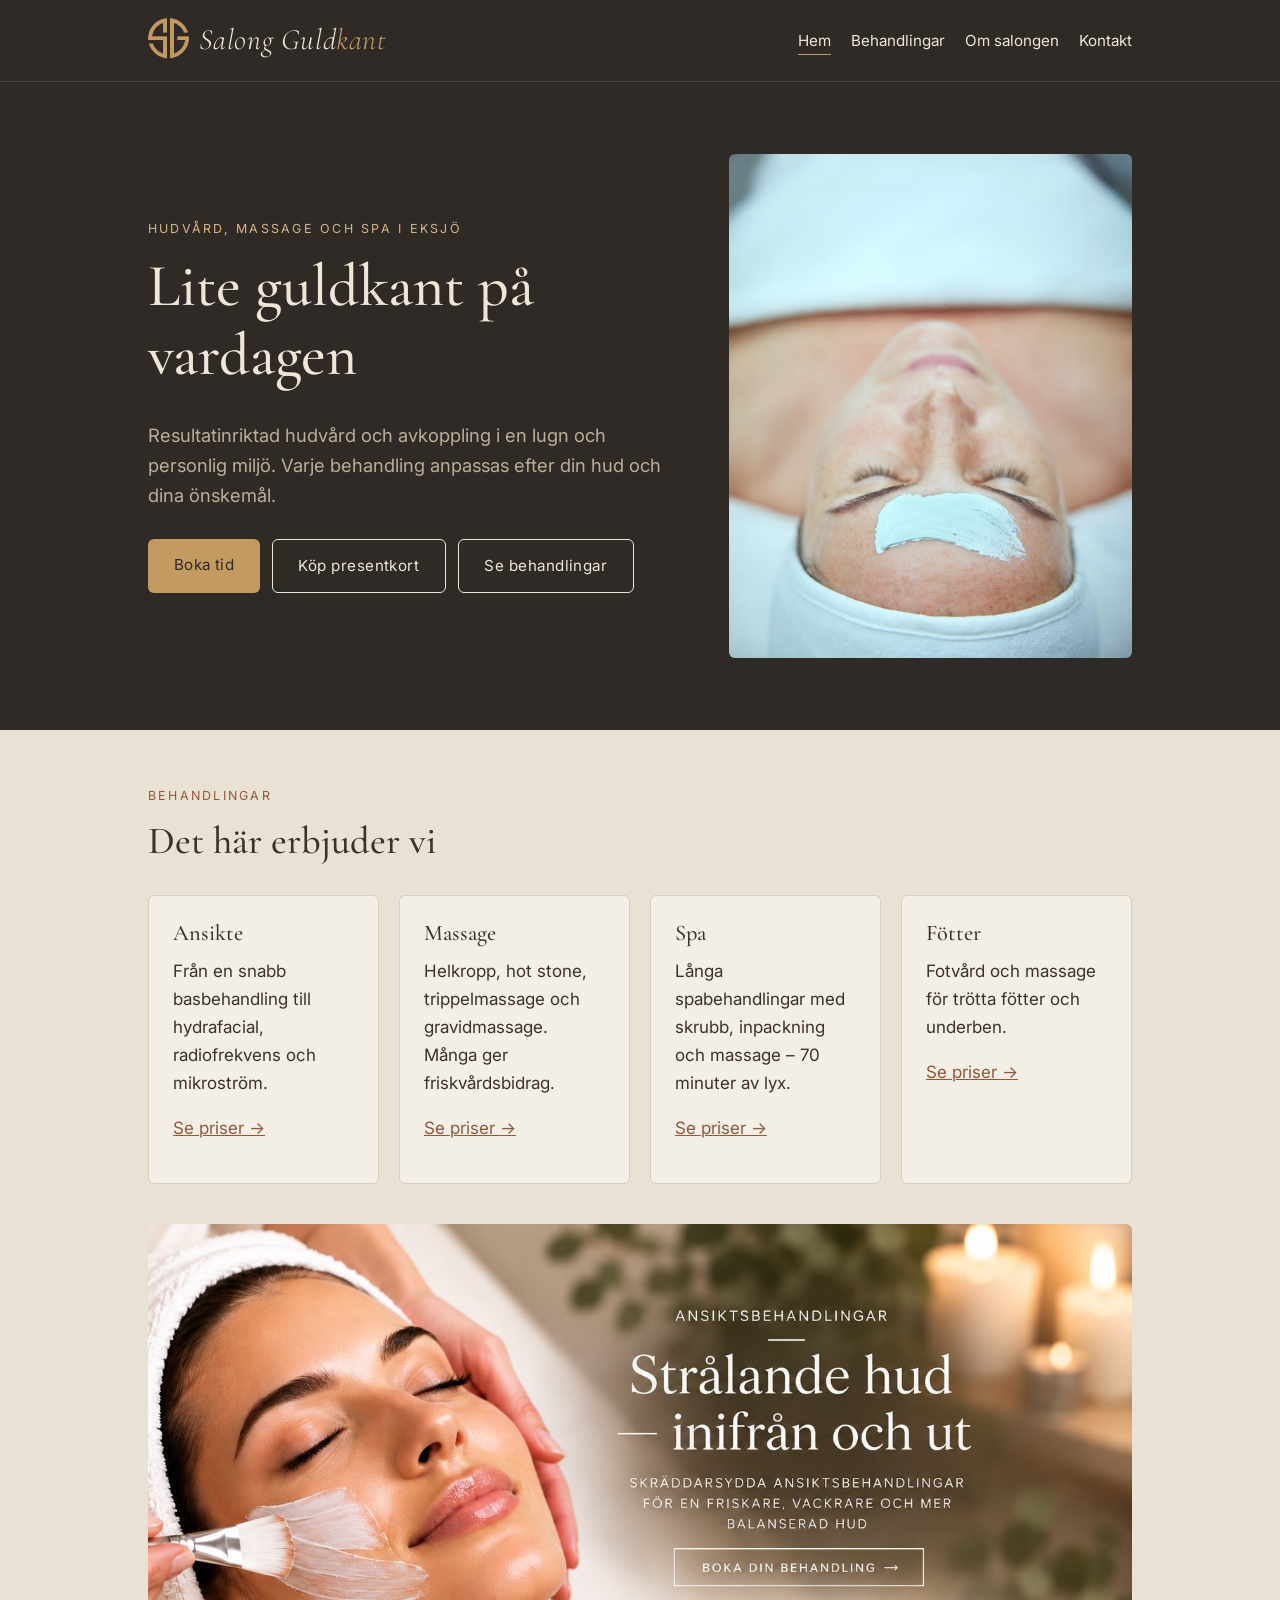
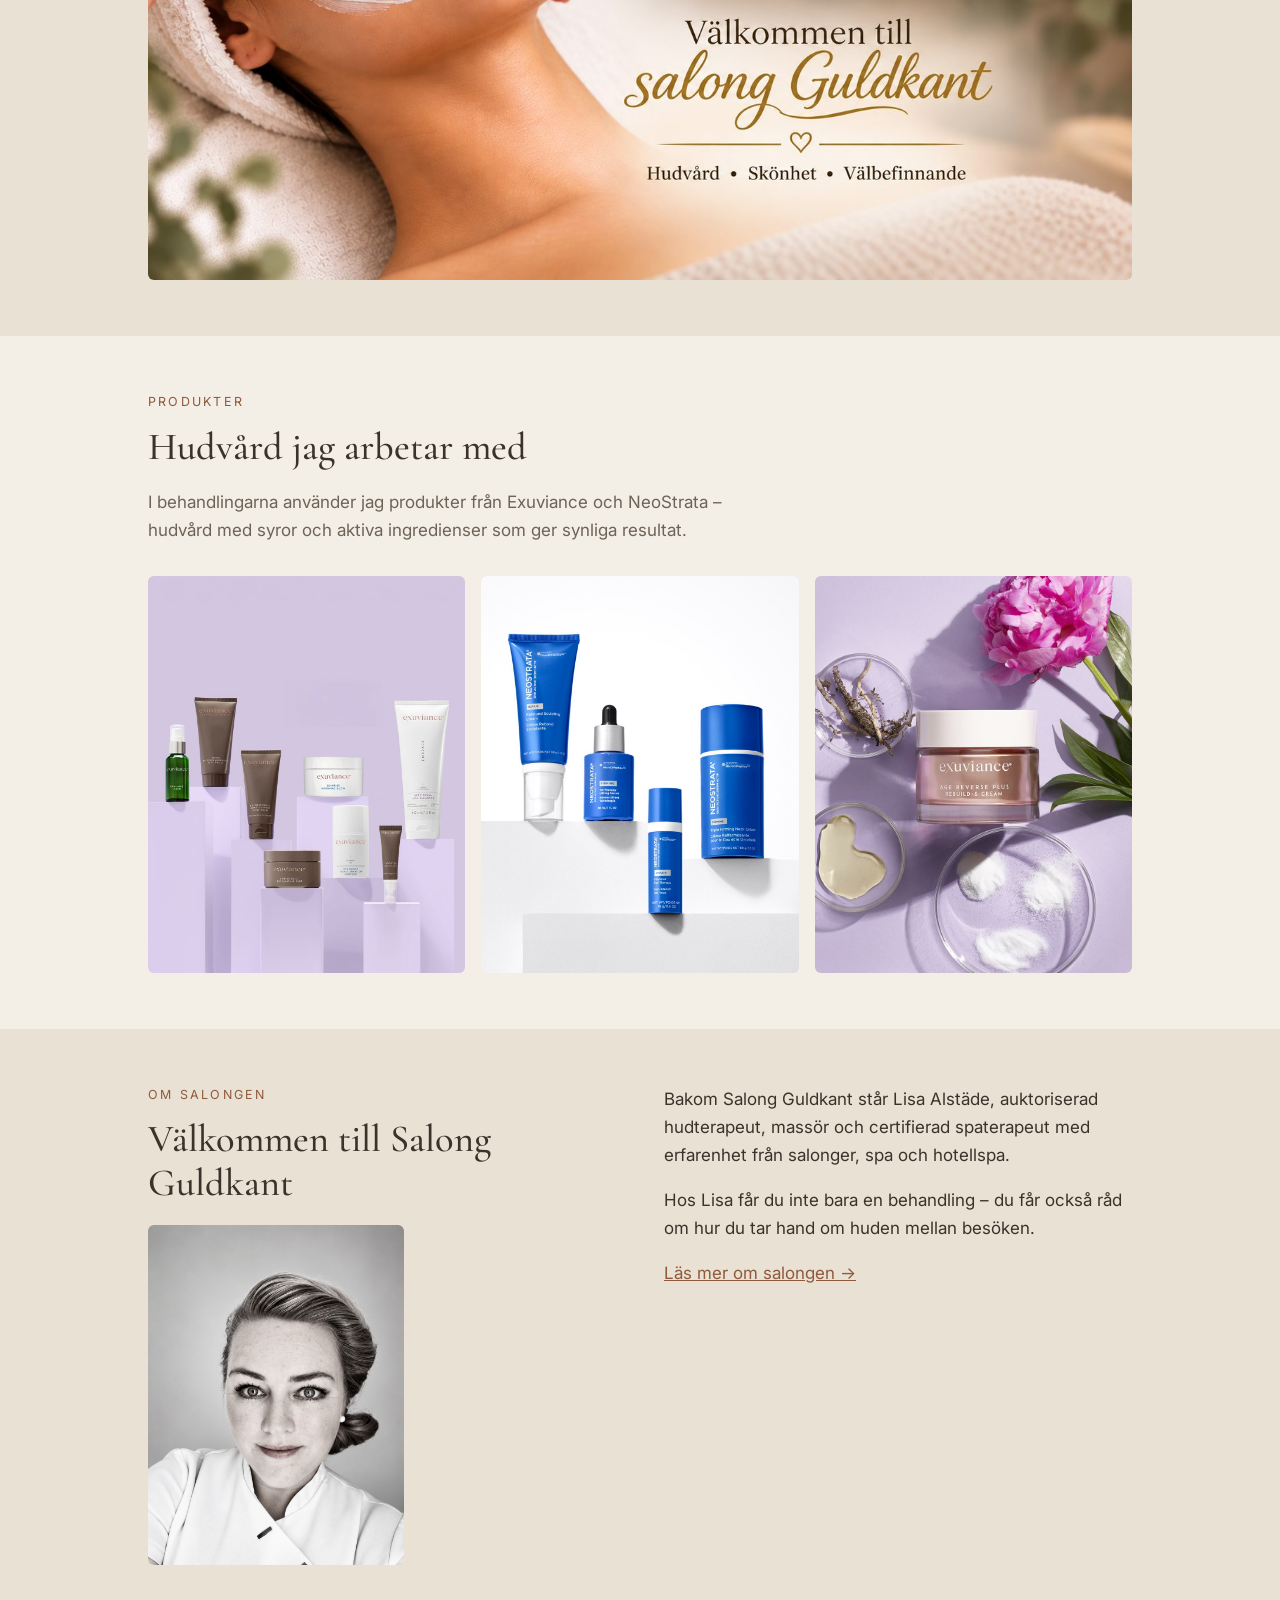
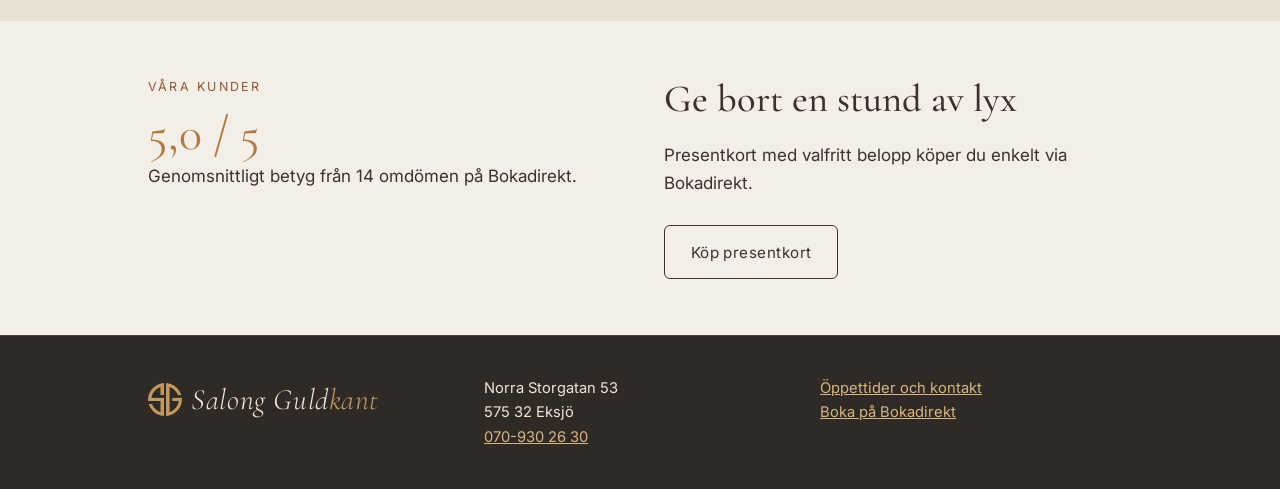
==== index.html @ c49f8d59 "Salongens namn i Cormorant Garamond lätt kursiv Co-Authored-By: Claude Opus 5.5 <noreply@anthropic.c" ====
<!doctype html>
<html lang="sv">
<head>
  <meta charset="utf-8">
  <meta name="viewport" content="width=device-width, initial-scale=1">
  <title>Salong Guldkant – hudvård, massage och spa i Eksjö</title>
  <meta name="description" content="Salong Guldkant i Eksjö erbjuder resultatinriktad hudvård, massage, spa och fotvård i en personlig miljö.">
  <link rel="preconnect" href="https://fonts.googleapis.com">
  <link rel="preconnect" href="https://fonts.gstatic.com" crossorigin>
  <link href="https://fonts.googleapis.com/css2?family=Cormorant+Garamond:ital,wght@0,500;1,300&family=Inter:wght@400;600&display=swap" rel="stylesheet">
  <link rel="stylesheet" href="css/style.css">
  <link rel="icon" type="image/png" href="bilder/favicon.png">
</head>
<body>

  <header class="sidhuvud">
    <div class="behallare">
      <a class="logga" href="index.html"><img src="bilder/logo.png" alt="" width="41" height="44"><span>Salong Guld<span class="guldtext">kant</span></span></a>
      <nav class="meny" aria-label="Huvudmeny">
        <ul>
          <li><a href="index.html" aria-current="page">Hem</a></li>
          <li><a href="behandlingar.html">Behandlingar</a></li>
          <li><a href="om.html">Om salongen</a></li>
          <li><a href="kontakt.html">Kontakt</a></li>
        </ul>
      </nav>
    </div>
  </header>

  <main>
    <section class="hjalte">
      <div class="behallare hjalte-rutnat">
        <div>
        <p class="overrubrik">Hudvård, massage och spa i Eksjö</p>
        <h1>Lite guldkant på vardagen</h1>
        <p class="ingress">Resultatinriktad hudvård och avkoppling i en lugn och personlig miljö. Varje behandling anpassas efter din hud och dina önskemål.</p>
        <div class="knapprad">
          <a class="knapp" href="https://www.bokadirekt.se/places/salong-guldkant-137428" target="_blank" rel="noopener">Boka tid</a>
          <a class="knapp knapp--ljus" href="https://www.bokadirekt.se/places/salong-guldkant-137428" target="_blank" rel="noopener">Köp presentkort</a>
          <a class="knapp knapp--ljus" href="behandlingar.html">Se behandlingar</a>
        </div>
        </div>
        <figure class="hjalte-bild">
          <img src="bilder/ansiktsbehandling.jpg" alt="Kund som får en ansiktsmask under en ansiktsbehandling" width="1080" height="1350">
        </figure>
      </div>
    </section>

    <section class="sektion sektion--yta">
      <div class="behallare">
        <p class="overrubrik">Behandlingar</p>
        <h2>Det här erbjuder vi</h2>
        <div class="kortgrupp">
          <article class="kort">
            <h3>Ansikte</h3>
            <p>Från en snabb basbehandling till hydrafacial, radiofrekvens och mikroström.</p>
            <p><a href="behandlingar.html#ansikte">Se priser →</a></p>
          </article>
          <article class="kort">
            <h3>Massage</h3>
            <p>Helkropp, hot stone, trippelmassage och gravidmassage. Många ger friskvårdsbidrag.</p>
            <p><a href="behandlingar.html#massage">Se priser →</a></p>
          </article>
          <article class="kort">
            <h3>Spa</h3>
            <p>Långa spabehandlingar med skrubb, inpackning och massage – 70 minuter av lyx.</p>
            <p><a href="behandlingar.html#spa">Se priser →</a></p>
          </article>
          <article class="kort">
            <h3>Fötter</h3>
            <p>Fotvård och massage för trötta fötter och underben.</p>
            <p><a href="behandlingar.html#fotter">Se priser →</a></p>
          </article>
        </div>
        <a class="annonsbild" href="https://www.bokadirekt.se/places/salong-guldkant-137428" target="_blank" rel="noopener">
          <img src="bilder/ansiktsbehandlingar-banner.jpg" width="1400" height="933" loading="lazy" alt="Ansiktsbehandlingar – Strålande hud inifrån och ut. Skräddarsydda ansiktsbehandlingar för en friskare, vackrare och mer balanserad hud. Boka din behandling. Välkommen till salong Guldkant – hudvård, skönhet, välbefinnande.">
        </a>
      </div>
    </section>

    <section class="sektion">
      <div class="behallare">
        <p class="overrubrik">Produkter</p>
        <h2>Hudvård jag arbetar med</h2>
        <p class="ingress-text">I behandlingarna använder jag produkter från Exuviance och NeoStrata – hudvård med syror och aktiva ingredienser som ger synliga resultat.</p>
        <div class="bildrad">
          <img src="bilder/produkter-exuviance.jpg" alt="Produkter från Exuviance" width="1080" height="1350" loading="lazy">
          <img src="bilder/produkter-neostrata.jpg" alt="Produkter från NeoStrata" width="1080" height="1350" loading="lazy">
          <img src="bilder/exuviance-age-reverse.jpg" alt="Exuviance Age Reverse Plus Rebuild-5 Cream" width="1080" height="1080" loading="lazy">
        </div>
      </div>
    </section>

    <section class="sektion sektion--yta">
      <div class="behallare tva-kolumner">
        <div>
          <p class="overrubrik">Om salongen</p>
          <h2>Välkommen till Salong Guldkant</h2>
          <figure class="portratt portratt--liten">
            <img src="bilder/lisa-alstade.jpg" alt="Porträtt av Lisa Alstäde" width="900" height="1198" loading="lazy">
          </figure>
        </div>
        <div>
          <p>Bakom Salong Guldkant står Lisa Alstäde, auktoriserad hudterapeut, massör och certifierad spaterapeut med erfarenhet från salonger, spa och hotellspa.</p>
          <p>Hos Lisa får du inte bara en behandling – du får också råd om hur du tar hand om huden mellan besöken.</p>
          <p><a href="om.html">Läs mer om salongen →</a></p>
        </div>
      </div>
    </section>

    <section class="sektion">
      <div class="behallare tva-kolumner">
        <div>
          <p class="overrubrik">Våra kunder</p>
          <p class="betyg">5,0 / 5</p>
          <p>Genomsnittligt betyg från 14 omdömen på Bokadirekt.</p>
        </div>
        <div>
          <h2>Ge bort en stund av lyx</h2>
          <p>Presentkort med valfritt belopp köper du enkelt via Bokadirekt.</p>
          <div class="knapprad">
            <a class="knapp knapp--ljus" href="https://www.bokadirekt.se/places/salong-guldkant-137428" target="_blank" rel="noopener">Köp presentkort</a>
          </div>
        </div>
      </div>
    </section>
  </main>

  <footer class="sidfot">
    <div class="behallare">
      <div>
        <p class="logga"><img src="bilder/logo.png" alt="" width="34" height="36"><span>Salong Guld<span class="guldtext">kant</span></span></p>
      </div>
      <div>
        <p>Norra Storgatan 53<br>575 32 Eksjö</p>
        <p><a href="tel:+46709302630">070-930 26 30</a></p>
      </div>
      <div>
        <p><a href="kontakt.html">Öppettider och kontakt</a></p>
        <p><a href="https://www.bokadirekt.se/places/salong-guldkant-137428" target="_blank" rel="noopener">Boka på Bokadirekt</a></p>
      </div>
    </div>
  </footer>

  <div class="bokaband">
    <a class="knapp knapp--ljus" href="tel:+46709302630">Ring</a>
    <a class="knapp" href="https://www.bokadirekt.se/places/salong-guldkant-137428" target="_blank" rel="noopener">Boka tid</a>
  </div>
  <script src="js/meny.js"></script>
</body>
</html>
---- css/style.css ----
/* Guldkant – stilmall
   Färger och typsnitt ligger som variabler här nedan.
   Ändra dem när salongsägaren har bestämt stilen – resten av sidan följer med. */

:root {
  /* Ljust innehåll – linne och sand */
  --bakgrund: #f3eee6;
  --yta: #e9e1d4;
  --text: #3b332b;
  --text-dampad: #6e6357;
  --guld: #b07a45;          /* ockra/brons */
  --guld-mork: #8f5a3c;     /* länkar på ljus bakgrund */
  --linje: #d9cebf;
  --knapp: #9a5b40;         /* terrakotta */
  --knapp-text: #ffffff;

  --typsnitt-rubrik: "Cormorant Garamond", Georgia, serif;
  --typsnitt-text: "Inter", system-ui, -apple-system, "Segoe UI", sans-serif;

  --max-bredd: 64rem;
  --radie: 6px;
}

*,
*::before,
*::after { box-sizing: border-box; }

body {
  margin: 0;
  background: var(--bakgrund);
  color: var(--text);
  font-family: var(--typsnitt-text);
  font-size: 1.0625rem;
  line-height: 1.65;
}

img { max-width: 100%; height: auto; display: block; }

a { color: var(--guld-mork); }
a:hover { color: var(--text); }

h1, h2, h3 {
  font-family: var(--typsnitt-rubrik);
  font-weight: 500;
  line-height: 1.15;
  margin: 0 0 0.5em;
}
h1 { font-size: clamp(2.4rem, 7vw, 3.75rem); }
h2 { font-size: clamp(1.8rem, 4.5vw, 2.4rem); }
h3 { font-size: 1.4rem; }

p { margin: 0 0 1em; }

.behallare {
  width: 100%;
  max-width: var(--max-bredd);
  margin: 0 auto;
  padding: 0 1.25rem;
}

/* Platshållare – syns tydligt så att inget glöms bort */
.fyll-i {
  background: #f1dfb8;
  color: #5a4317;
  padding: 0 0.3em;
  border-radius: 3px;
  font-style: normal;
}

/* ---------- Sidhuvud ---------- */
.sidhuvud {
  border-bottom: 1px solid var(--linje);
  background: var(--bakgrund);
}
.sidhuvud .behallare {
  display: flex;
  flex-wrap: wrap;
  align-items: center;
  justify-content: space-between;
  gap: 0.75rem 1.5rem;
  padding-top: 1rem;
  padding-bottom: 1rem;
}
.logga {
  display: inline-flex;
  align-items: center;
  gap: 0.6rem;
  margin: 0;
  font-family: var(--typsnitt-rubrik);
  font-size: 1.85rem;
  font-weight: 300;        /* Cormorant Garamond Light Italic – valt 2026-11-10 */
  font-style: italic;
  letter-spacing: 0.02em;
  color: var(--text);
  text-decoration: none;
}
.logga img { height: 44px; width: auto; }
.sidfot .logga img { height: 36px; width: auto; }
.logga .guldtext { color: var(--guld); }

.meny ul {
  list-style: none;
  margin: 0;
  padding: 0;
  display: flex;
  flex-wrap: wrap;
  gap: 0.25rem 1.25rem;
}
.meny a {
  color: var(--text);
  text-decoration: none;
  font-size: 0.95rem;
  padding: 0.25rem 0;
  border-bottom: 1px solid transparent;
}
.meny a:hover,
.meny a[aria-current="page"] { border-bottom-color: var(--guld); }

/* ---------- Knappar ---------- */
.knapp {
  display: inline-block;
  background: var(--knapp);
  color: var(--knapp-text);
  text-decoration: none;
  padding: 0.85rem 1.6rem;
  border-radius: var(--radie);
  font-size: 0.95rem;
  letter-spacing: 0.03em;
}
.knapp:hover { background: var(--text); color: var(--bakgrund); }
.knapp--ljus {
  background: transparent;
  color: var(--text);
  border: 1px solid var(--text);
}
.knapp--ljus:hover { background: var(--text); color: var(--bakgrund); }

/* ---------- Sektioner ---------- */
.sektion { padding: 3.5rem 0; }
.sektion--yta { background: var(--yta); }

.hjalte { padding: 4.5rem 0 4rem; }
.hjalte .ingress {
  font-size: 1.15rem;
  color: var(--text-dampad);
  max-width: 36rem;
}
.knapprad {
  display: flex;
  flex-wrap: wrap;
  gap: 0.75rem;
  margin-top: 1.75rem;
}

.overrubrik {
  text-transform: uppercase;
  letter-spacing: 0.18em;
  font-size: 0.78rem;
  color: var(--guld-mork);
  margin-bottom: 0.75rem;
}

/* Kort */
.kortgrupp {
  display: grid;
  gap: 1.25rem;
  grid-template-columns: 1fr;
  margin-top: 2rem;
}
.kort {
  background: var(--yta);
  border: 1px solid var(--linje);
  border-radius: var(--radie);
  padding: 1.5rem;
}
.sektion--yta .kort { background: var(--bakgrund); }

/* Behandlingslista */
.prislista {
  list-style: none;
  margin: 1.5rem 0 0;
  padding: 0;
  border-top: 1px solid var(--linje);
}
.prislista li {
  display: flex;
  justify-content: space-between;
  gap: 1rem;
  padding: 1rem 0;
  border-bottom: 1px solid var(--linje);
}
.prislista .beskrivning {
  display: block;
  color: var(--text-dampad);
  font-size: 0.95rem;
}
.prislista .pris { white-space: nowrap; text-align: right; }
.prislista .tid {
  display: block;
  color: var(--text-dampad);
  font-size: 0.88rem;
}
.etikett {
  display: inline-block;
  margin-left: 0.4rem;
  padding: 0.05rem 0.5rem;
  border: 1px solid var(--guld);
  border-radius: 999px;
  color: var(--guld);
  font-size: 0.72rem;
  letter-spacing: 0.04em;
  vertical-align: 0.15em;
}
.kategorinav {
  display: flex;
  flex-wrap: wrap;
  gap: 0.5rem 1.25rem;
  margin-top: 1.5rem;
}

/* Betyg */
.betyg {
  font-family: var(--typsnitt-rubrik);
  font-size: 3rem;
  color: var(--guld);
  line-height: 1;
  margin: 0 0 0.25rem;
}

/* Kontaktuppgifter */
.uppgifter dt {
  font-weight: 600;
  margin-top: 1rem;
}
.uppgifter dd { margin: 0.15rem 0 0; }

/* ---------- Sidfot ---------- */
.sidfot {
  border-top: 1px solid var(--linje);
  padding: 2.5rem 0;
  color: var(--text-dampad);
  font-size: 0.92rem;
}
.sidfot .behallare {
  display: grid;
  gap: 1.5rem;
}
.sidfot p { margin: 0; }


/* ---------- Mörk ram: sidhuvud, inledning och sidfot ---------- */
.sidhuvud,
.hjalte,
.sidfot {
  --bakgrund: #2f2a25;      /* mörk mylla */
  --yta: #3a342e;
  --text: #efe6d8;
  --text-dampad: #bcae9c;
  --guld: #c39a62;
  --guld-mork: #d6b585;
  --linje: #4b4239;
  --knapp: #c39a62;         /* ockra knapp mot mörk bakgrund */
  --knapp-text: #2f2a25;
  background: var(--bakgrund);
  color: var(--text);
}

/* ---------- Större skärmar ---------- */
@media (min-width: 48rem) {
  .kortgrupp { grid-template-columns: repeat(2, 1fr); }
  .tva-kolumner {
    display: grid;
    grid-template-columns: 1fr 1fr;
    gap: 3rem;
    align-items: start;
  }
  .sidfot .behallare { grid-template-columns: repeat(3, 1fr); }
  .hjalte { padding: 6.5rem 0 5.5rem; }
}
@media (min-width: 64rem) {
  .kortgrupp { grid-template-columns: repeat(4, 1fr); }
}

/* ---------- Bilder ---------- */
.hjalte-rutnat {
  display: grid;
  gap: 2.5rem;
  align-items: center;
}
.hjalte-bild,
.sektionsbild { margin: 0; }
.hjalte-bild img {
  width: 100%;
  aspect-ratio: 4 / 5;
  max-height: 34rem;
  object-fit: cover;
  border-radius: var(--radie);
}
.sektionsbild img {
  width: 100%;
  aspect-ratio: 21 / 9;
  object-fit: cover;
  border-radius: var(--radie);
  margin-top: 1rem;
}
.bildrad {
  display: grid;
  gap: 1rem;
  grid-template-columns: 1fr;
  margin-top: 2rem;
}
.bildrad img {
  width: 100%;
  aspect-ratio: 4 / 5;
  object-fit: cover;
  border-radius: var(--radie);
}
.ingress-text {
  max-width: 40rem;
  color: var(--text-dampad);
}
@media (min-width: 48rem) {
  .hjalte-rutnat { grid-template-columns: 1.3fr 1fr; gap: 3.5rem; }
  .bildrad { grid-template-columns: repeat(3, 1fr); }
  .hjalte { padding: 4.5rem 0; }
}

.portratt { margin: 0; }
.portratt img {
  width: 100%;
  max-width: 26rem;
  border-radius: var(--radie);
}
.portratt--liten img { max-width: 16rem; margin-top: 1rem; }
.annonsbild {
  display: block;
  margin-top: 2.5rem;
  border-radius: var(--radie);
  overflow: hidden;
}
.annonsbild img { width: 100%; transition: transform 0.3s ease; }
.annonsbild:hover img { transform: scale(1.01); }

/* SHR-märke */
.sigill {
  display: flex;
  align-items: center;
  gap: 1rem;
  margin: 0.5rem 0 1.75rem;
  padding: 1rem;
  border: 1px solid var(--linje);
  border-radius: var(--radie);
}
.sigill img { width: 6.5rem; height: auto; flex-shrink: 0; }
.sigill p { margin: 0; font-size: 0.95rem; color: var(--text-dampad); }
.portratt + .sigill { max-width: 26rem; margin-top: 1rem; }

/* ---------- Fast sidhuvud och bokningsrad ---------- */
.sidhuvud {
  position: sticky;
  top: 0;
  z-index: 50;
  transition: transform 0.25s ease;
}
.sidhuvud.dold { transform: translateY(-100%); }
[id] { scroll-margin-top: 6rem; }

.bokaband { display: none; }
@media (max-width: 47.99rem) {
  .bokaband {
    --bakgrund: #2f2a25;
    --text: #efe6d8;
    --knapp: #c39a62;
    --knapp-text: #2f2a25;
    position: fixed;
    left: 0;
    right: 0;
    bottom: 0;
    z-index: 40;
    display: flex;
    gap: 0.6rem;
    padding: 0.6rem 1rem calc(0.6rem + env(safe-area-inset-bottom));
    background: var(--bakgrund);
    border-top: 1px solid #4b4239;
  }
  .bokaband .knapp { flex: 1; text-align: center; padding: 0.75rem 1rem; }
  .bokaband .knapp--ljus { flex: 0 0 auto; }
  body { padding-bottom: 4.75rem; }
  .sidhuvud .behallare { padding-top: 0.75rem; padding-bottom: 0.75rem; }
  .sidhuvud .logga { font-size: 1.5rem; }
  .sidhuvud .logga img { height: 38px; }
}
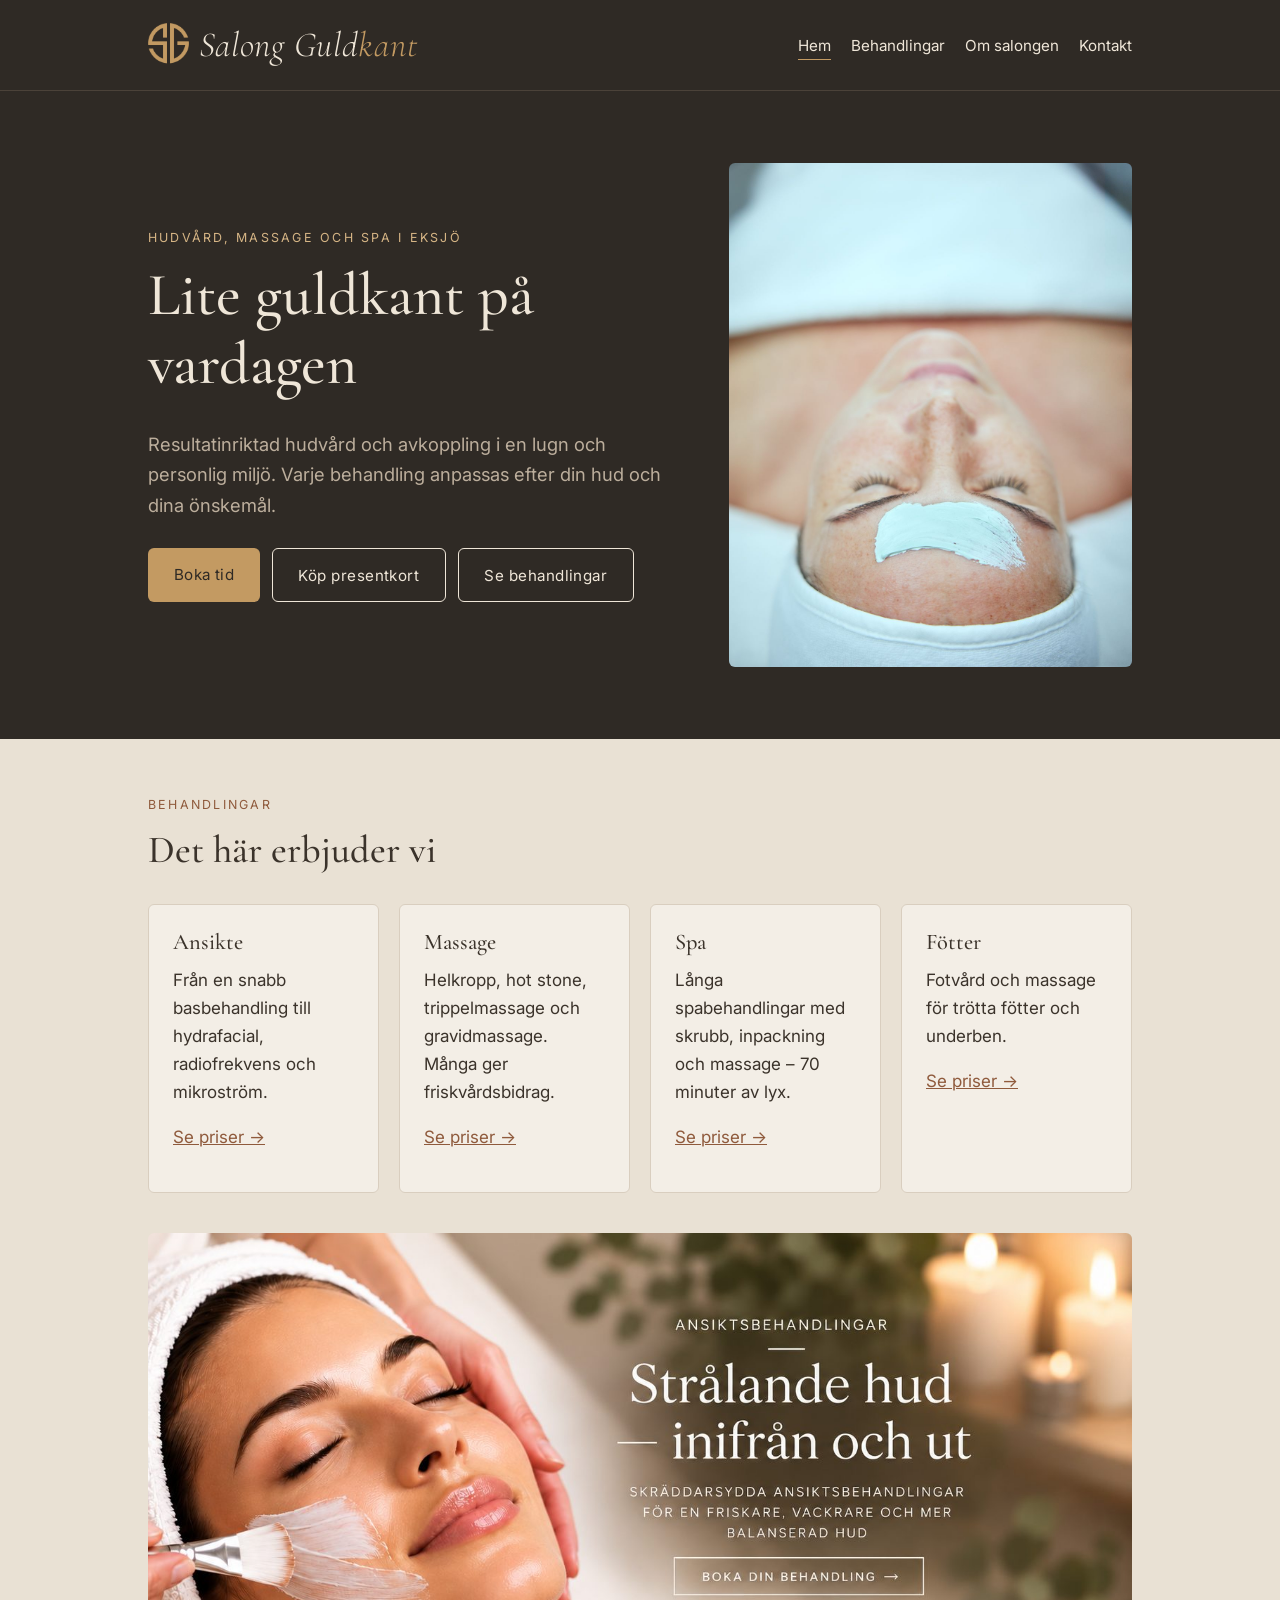
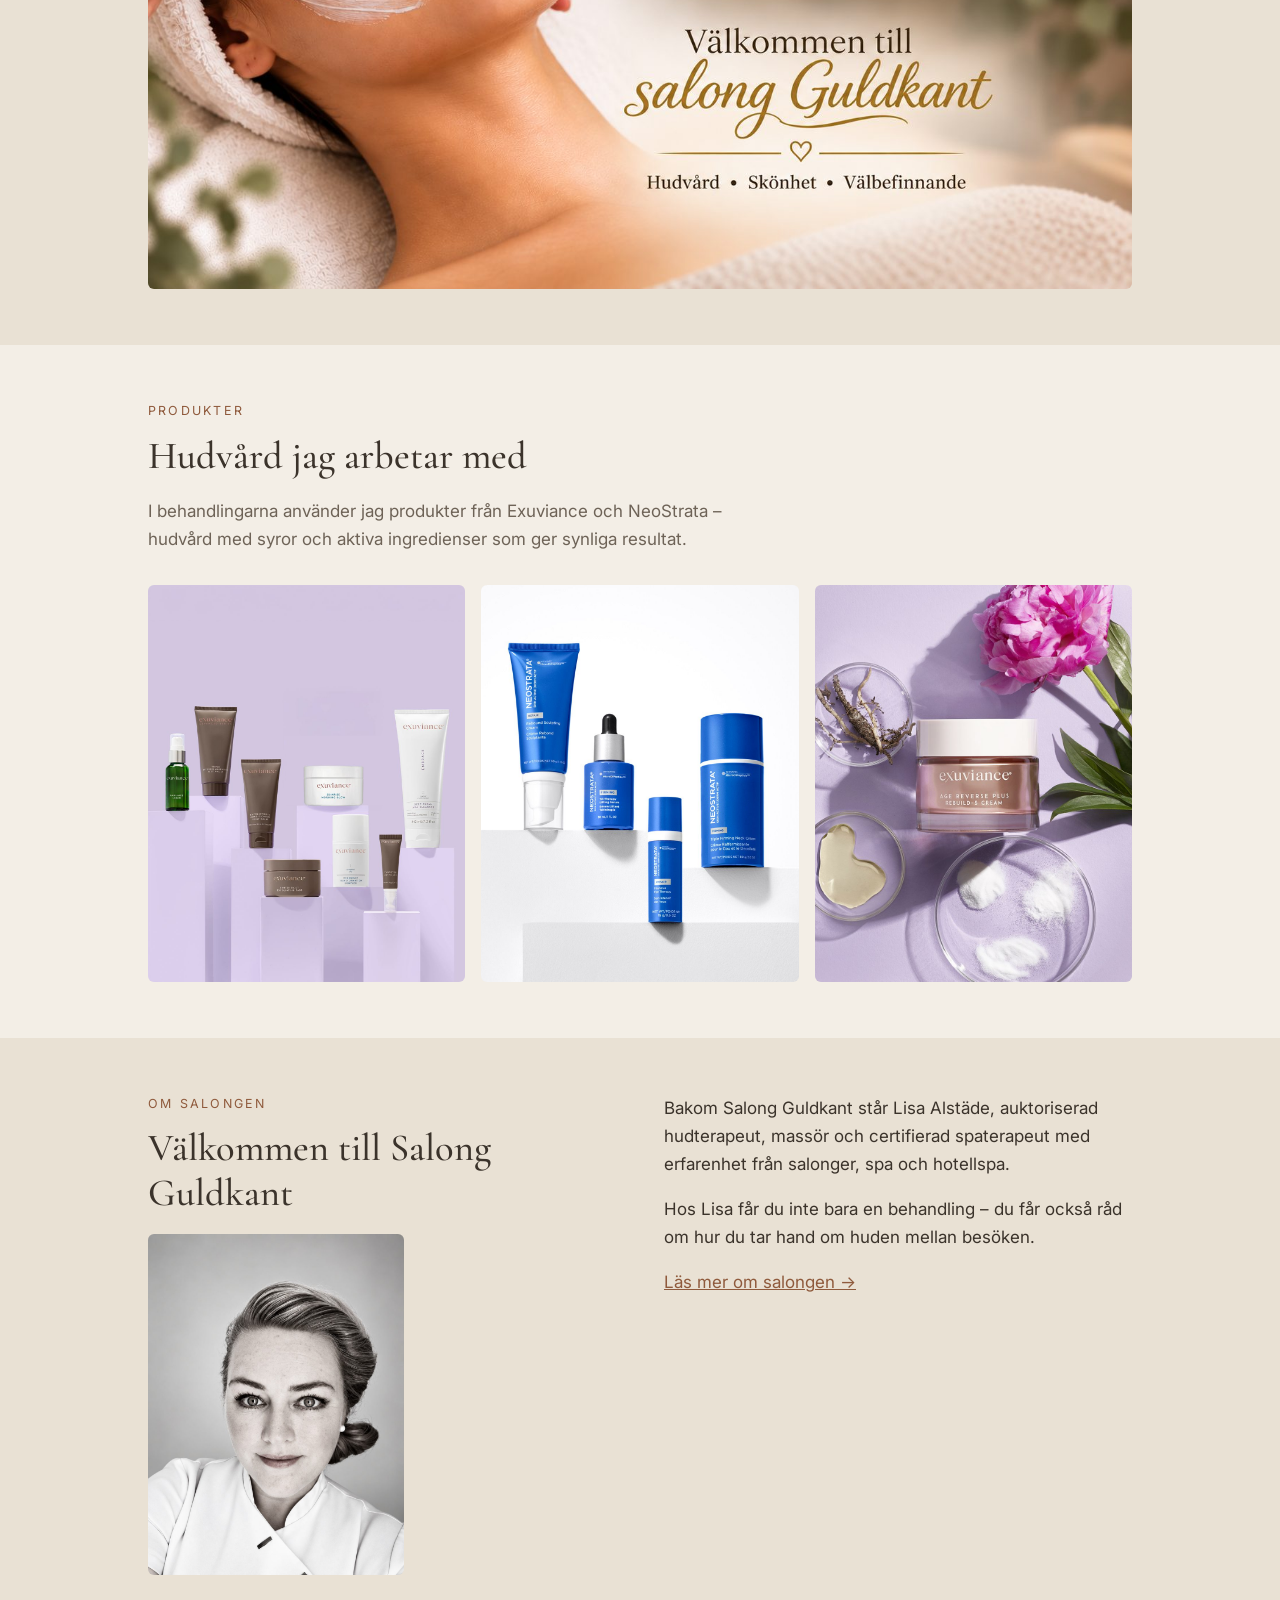
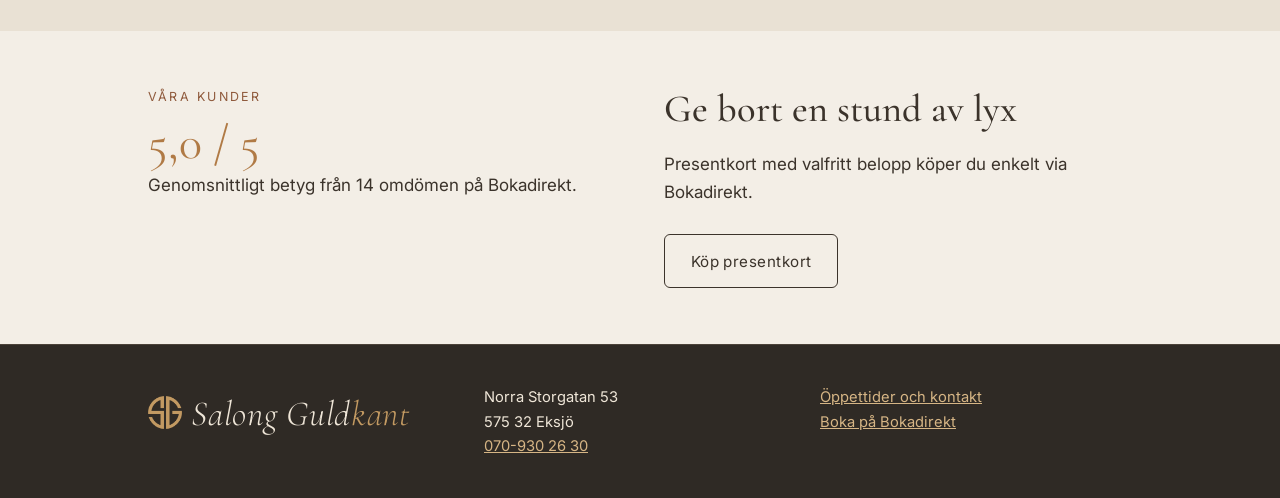
==== commit 05b416b9: "Versionsnummer på stilmall och skript så att webbläsaren hämtar senaste versionen Co-Authored-By: Cl" ====
--- a/index.html
+++ b/index.html
@@ -8,7 +8,7 @@
   <link rel="preconnect" href="https://fonts.googleapis.com">
   <link rel="preconnect" href="https://fonts.gstatic.com" crossorigin>
   <link href="https://fonts.googleapis.com/css2?family=Cormorant+Garamond:ital,wght@0,500;1,300&family=Inter:wght@400;600&display=swap" rel="stylesheet">
-  <link rel="stylesheet" href="css/style.css">
+  <link rel="stylesheet" href="css/style.css?v=202611102141">
   <link rel="icon" type="image/png" href="bilder/favicon.png">
 </head>
 <body>
@@ -146,6 +146,6 @@
     <a class="knapp knapp--ljus" href="tel:+46709302630">Ring</a>
     <a class="knapp" href="https://www.bokadirekt.se/places/salong-guldkant-137428" target="_blank" rel="noopener">Boka tid</a>
   </div>
-  <script src="js/meny.js"></script>
+  <script src="js/meny.js?v=202611102141"></script>
 </body>
 </html>
--- a/css/style.css
+++ b/css/style.css
@@ -87,7 +87,7 @@
   gap: 0.6rem;
   margin: 0;
   font-family: var(--typsnitt-rubrik);
-  font-size: 1.85rem;
+  font-size: 2.2rem;
   font-weight: 300;        /* Cormorant Garamond Light Italic – valt 2026-11-10 */
   font-style: italic;
   letter-spacing: 0.02em;
@@ -387,6 +387,6 @@
   .bokaband .knapp--ljus { flex: 0 0 auto; }
   body { padding-bottom: 4.75rem; }
   .sidhuvud .behallare { padding-top: 0.75rem; padding-bottom: 0.75rem; }
-  .sidhuvud .logga { font-size: 1.5rem; }
+  .sidhuvud .logga { font-size: 1.8rem; }
   .sidhuvud .logga img { height: 38px; }
 }
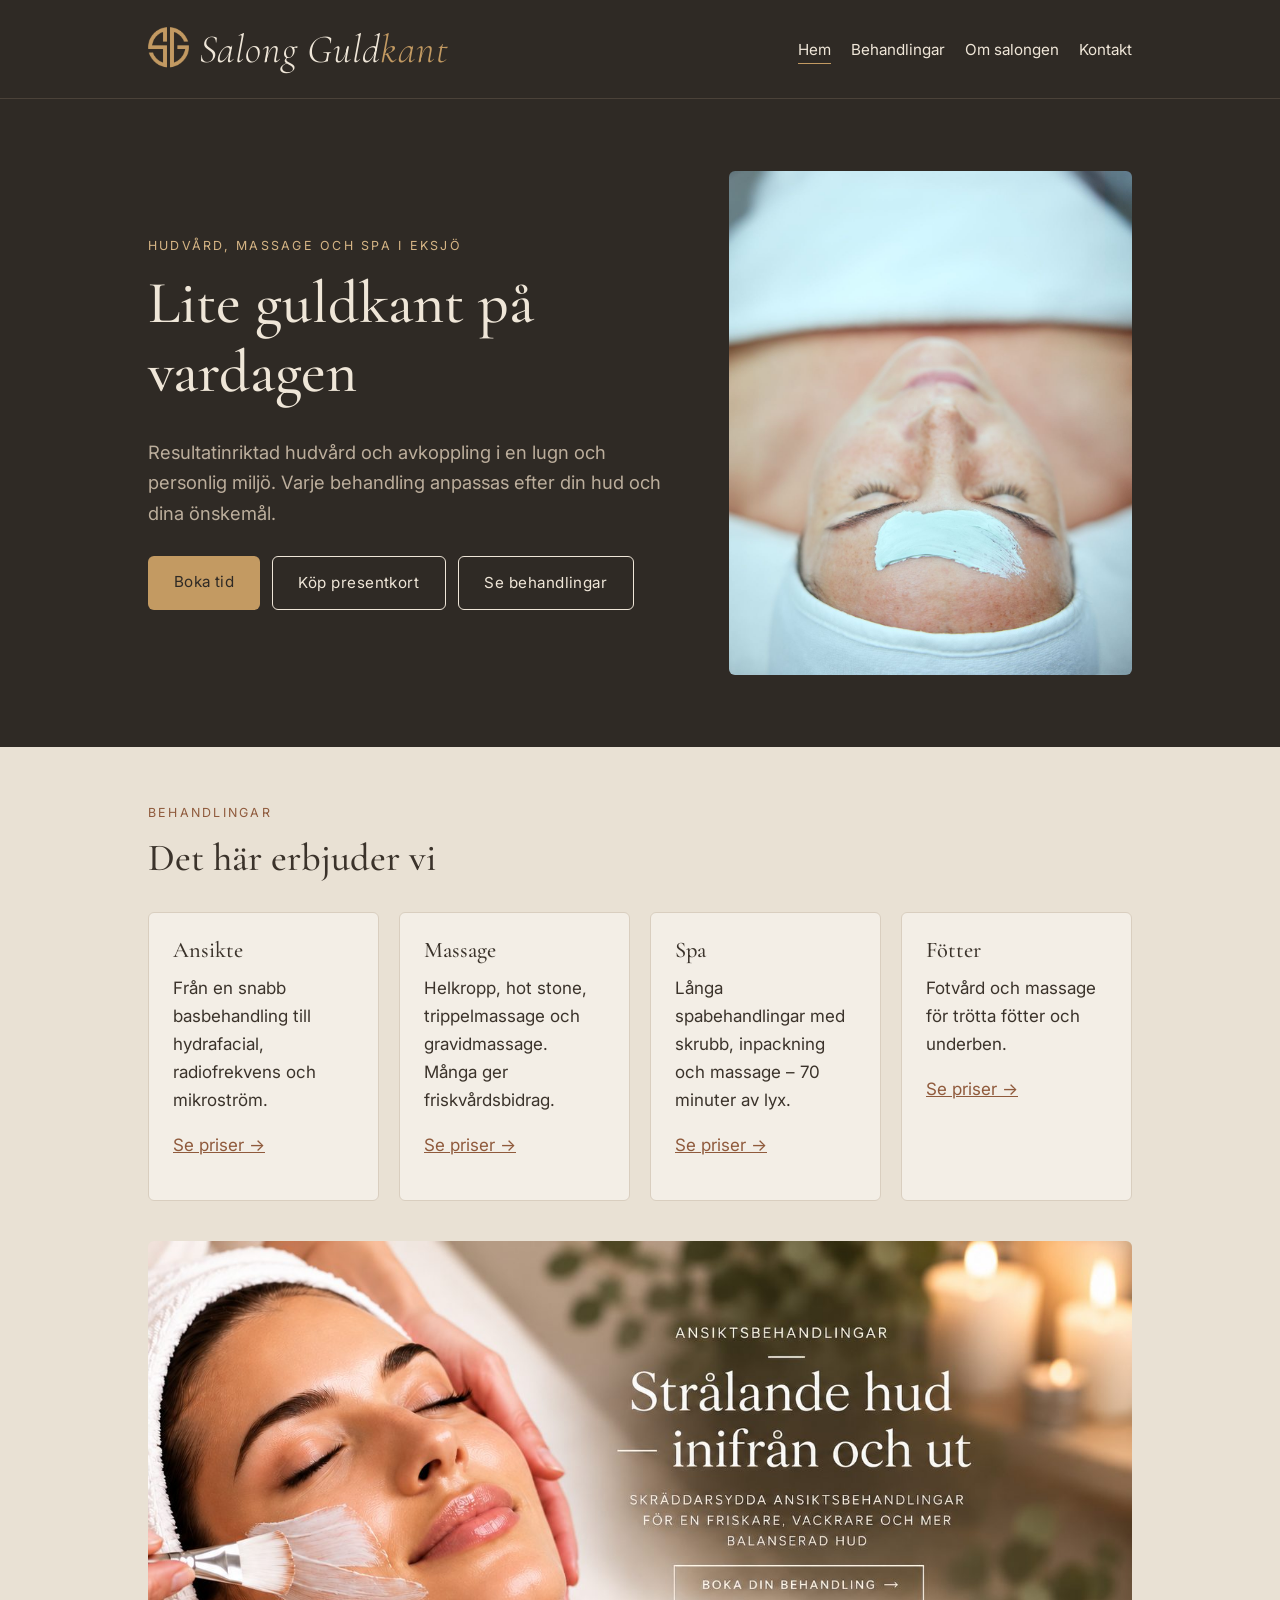
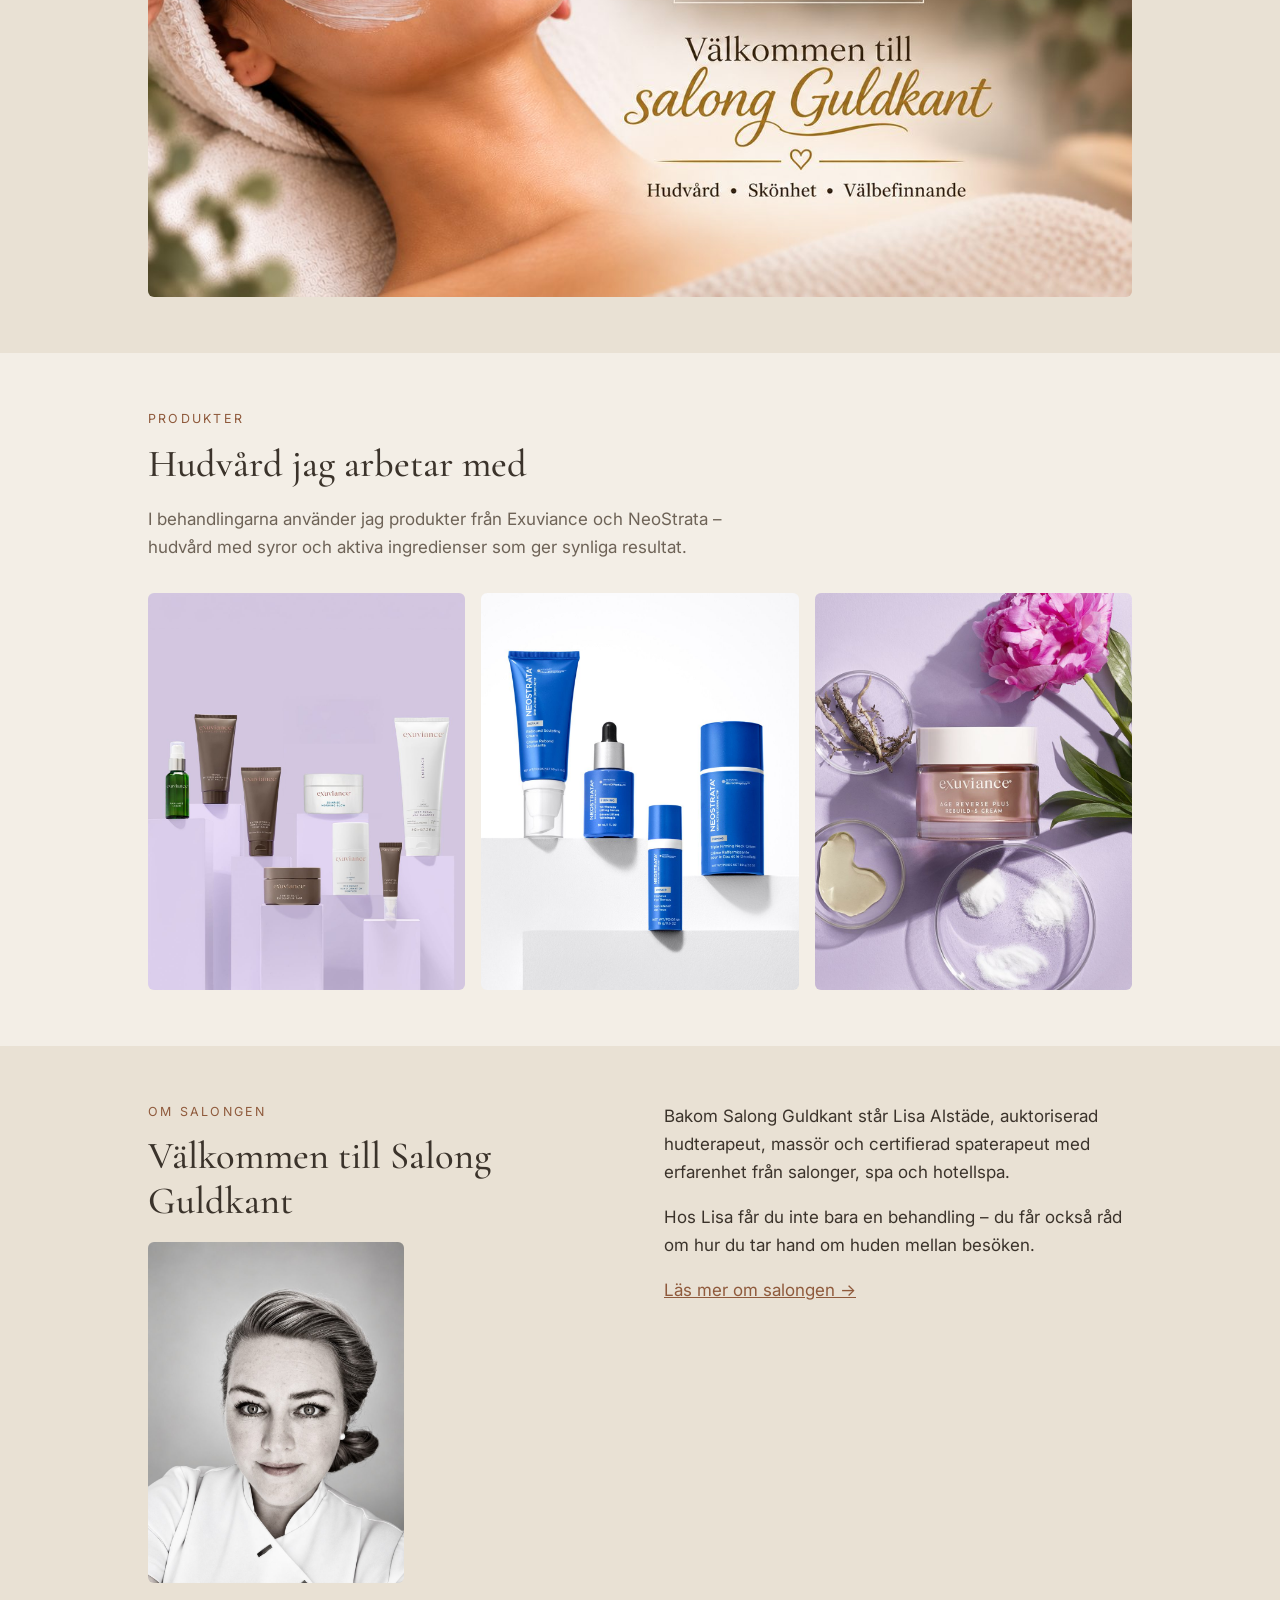
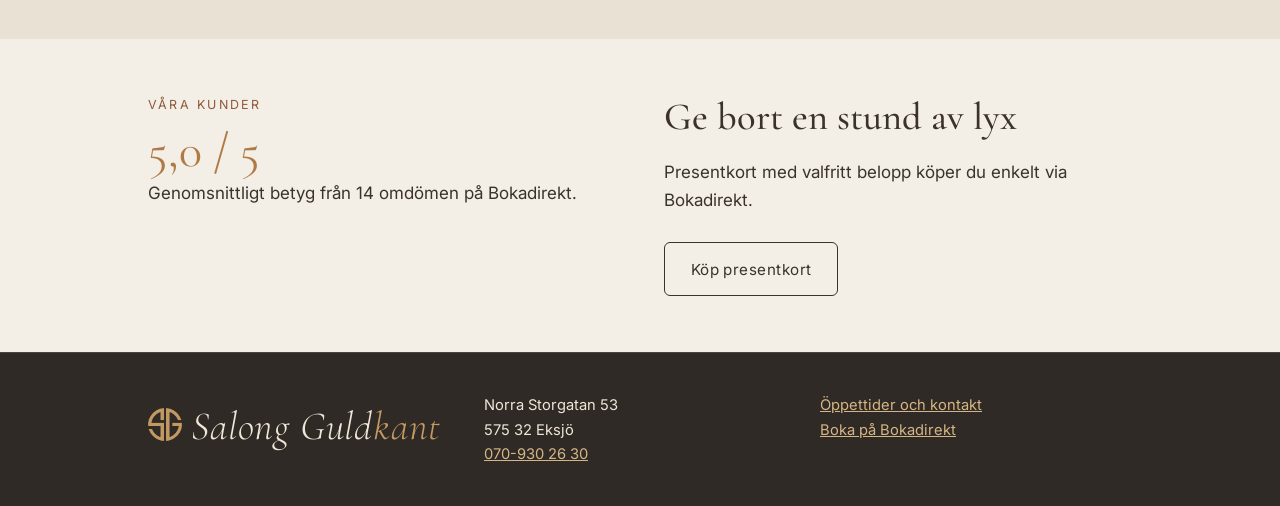
==== commit 638c548f: "Ännu lite större text för salongens namn Co-Authored-By: Claude Opus 5.5 <noreply@anthropic.com> Cla" ====
--- a/index.html
+++ b/index.html
@@ -8,7 +8,7 @@
   <link rel="preconnect" href="https://fonts.googleapis.com">
   <link rel="preconnect" href="https://fonts.gstatic.com" crossorigin>
   <link href="https://fonts.googleapis.com/css2?family=Cormorant+Garamond:ital,wght@0,500;1,300&family=Inter:wght@400;600&display=swap" rel="stylesheet">
-  <link rel="stylesheet" href="css/style.css?v=202611102141">
+  <link rel="stylesheet" href="css/style.css?v=202611102142">
   <link rel="icon" type="image/png" href="bilder/favicon.png">
 </head>
 <body>
@@ -146,6 +146,6 @@
     <a class="knapp knapp--ljus" href="tel:+46709302630">Ring</a>
     <a class="knapp" href="https://www.bokadirekt.se/places/salong-guldkant-137428" target="_blank" rel="noopener">Boka tid</a>
   </div>
-  <script src="js/meny.js?v=202611102141"></script>
+  <script src="js/meny.js?v=202611102142"></script>
 </body>
 </html>
--- a/css/style.css
+++ b/css/style.css
@@ -87,7 +87,7 @@
   gap: 0.6rem;
   margin: 0;
   font-family: var(--typsnitt-rubrik);
-  font-size: 2.2rem;
+  font-size: 2.5rem;
   font-weight: 300;        /* Cormorant Garamond Light Italic – valt 2026-11-10 */
   font-style: italic;
   letter-spacing: 0.02em;
@@ -387,6 +387,6 @@
   .bokaband .knapp--ljus { flex: 0 0 auto; }
   body { padding-bottom: 4.75rem; }
   .sidhuvud .behallare { padding-top: 0.75rem; padding-bottom: 0.75rem; }
-  .sidhuvud .logga { font-size: 1.8rem; }
+  .sidhuvud .logga { font-size: 2rem; }
   .sidhuvud .logga img { height: 38px; }
 }
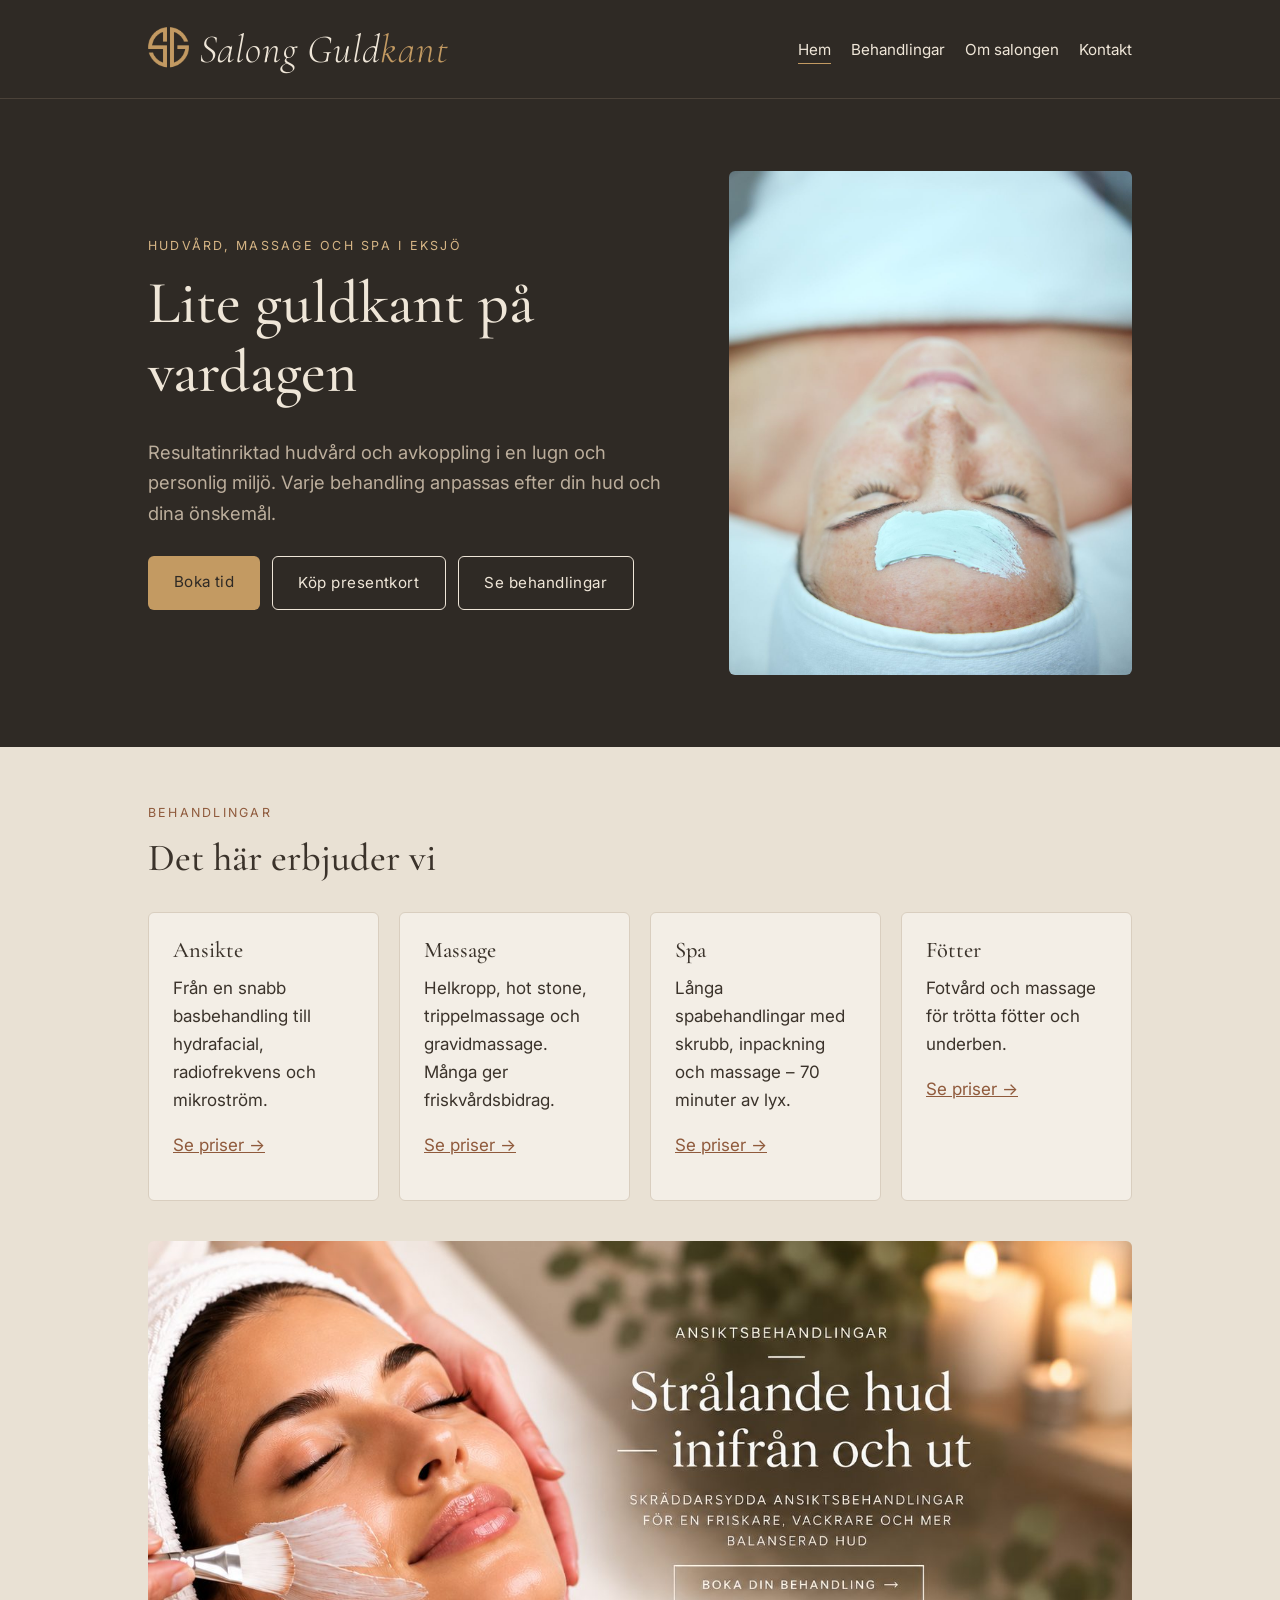
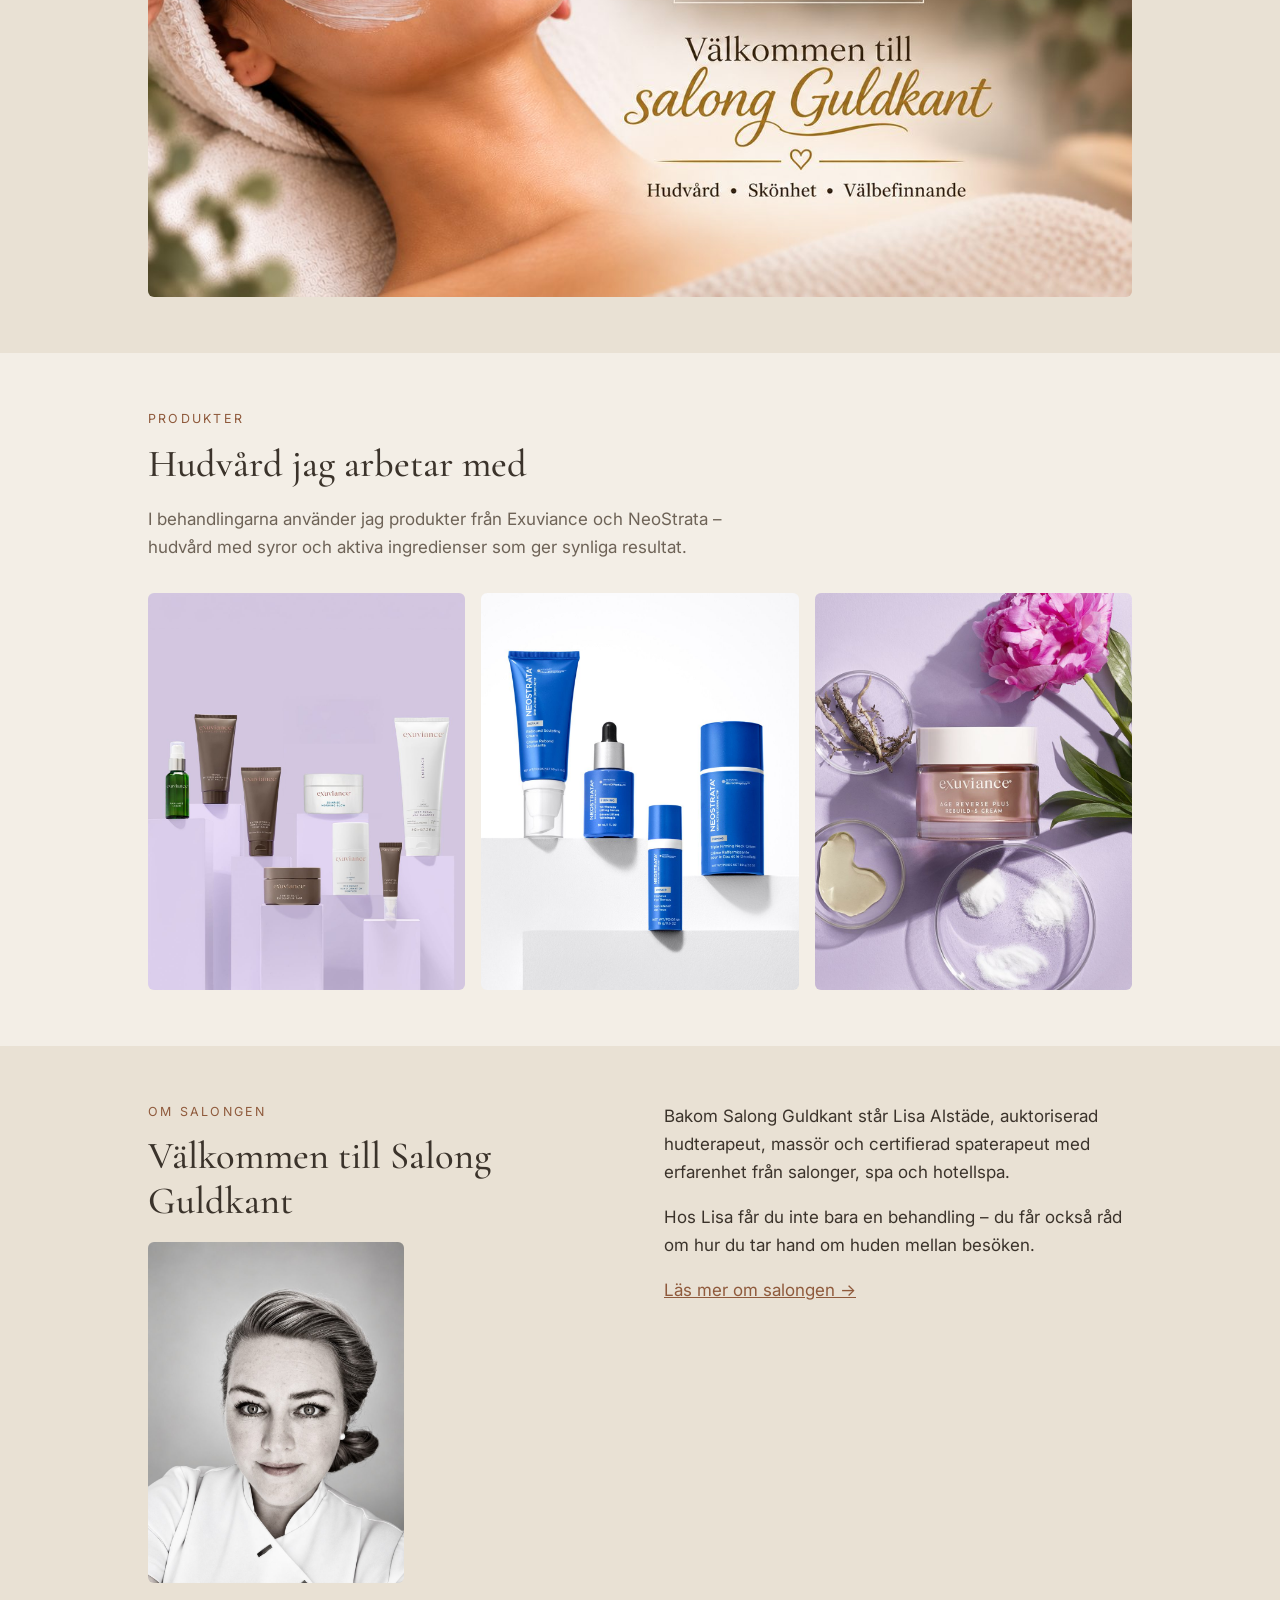
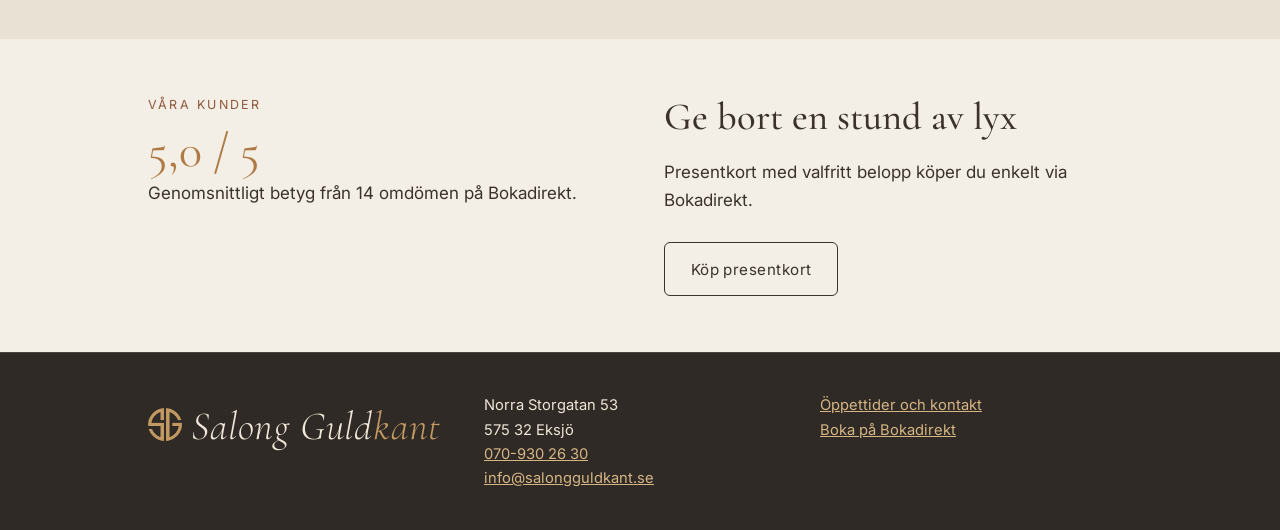
==== commit 955d01c7: "Lägg till e-postadressen info@salongguldkant.se Co-Authored-By: Claude Opus 5.5 <noreply@anthropic.c" ====
--- a/index.html
+++ b/index.html
@@ -134,6 +134,7 @@
       <div>
         <p>Norra Storgatan 53<br>575 32 Eksjö</p>
         <p><a href="tel:+46709302630">070-930 26 30</a></p>
+        <p><a href="mailto:info@salongguldkant.se">info@salongguldkant.se</a></p>
       </div>
       <div>
         <p><a href="kontakt.html">Öppettider och kontakt</a></p>
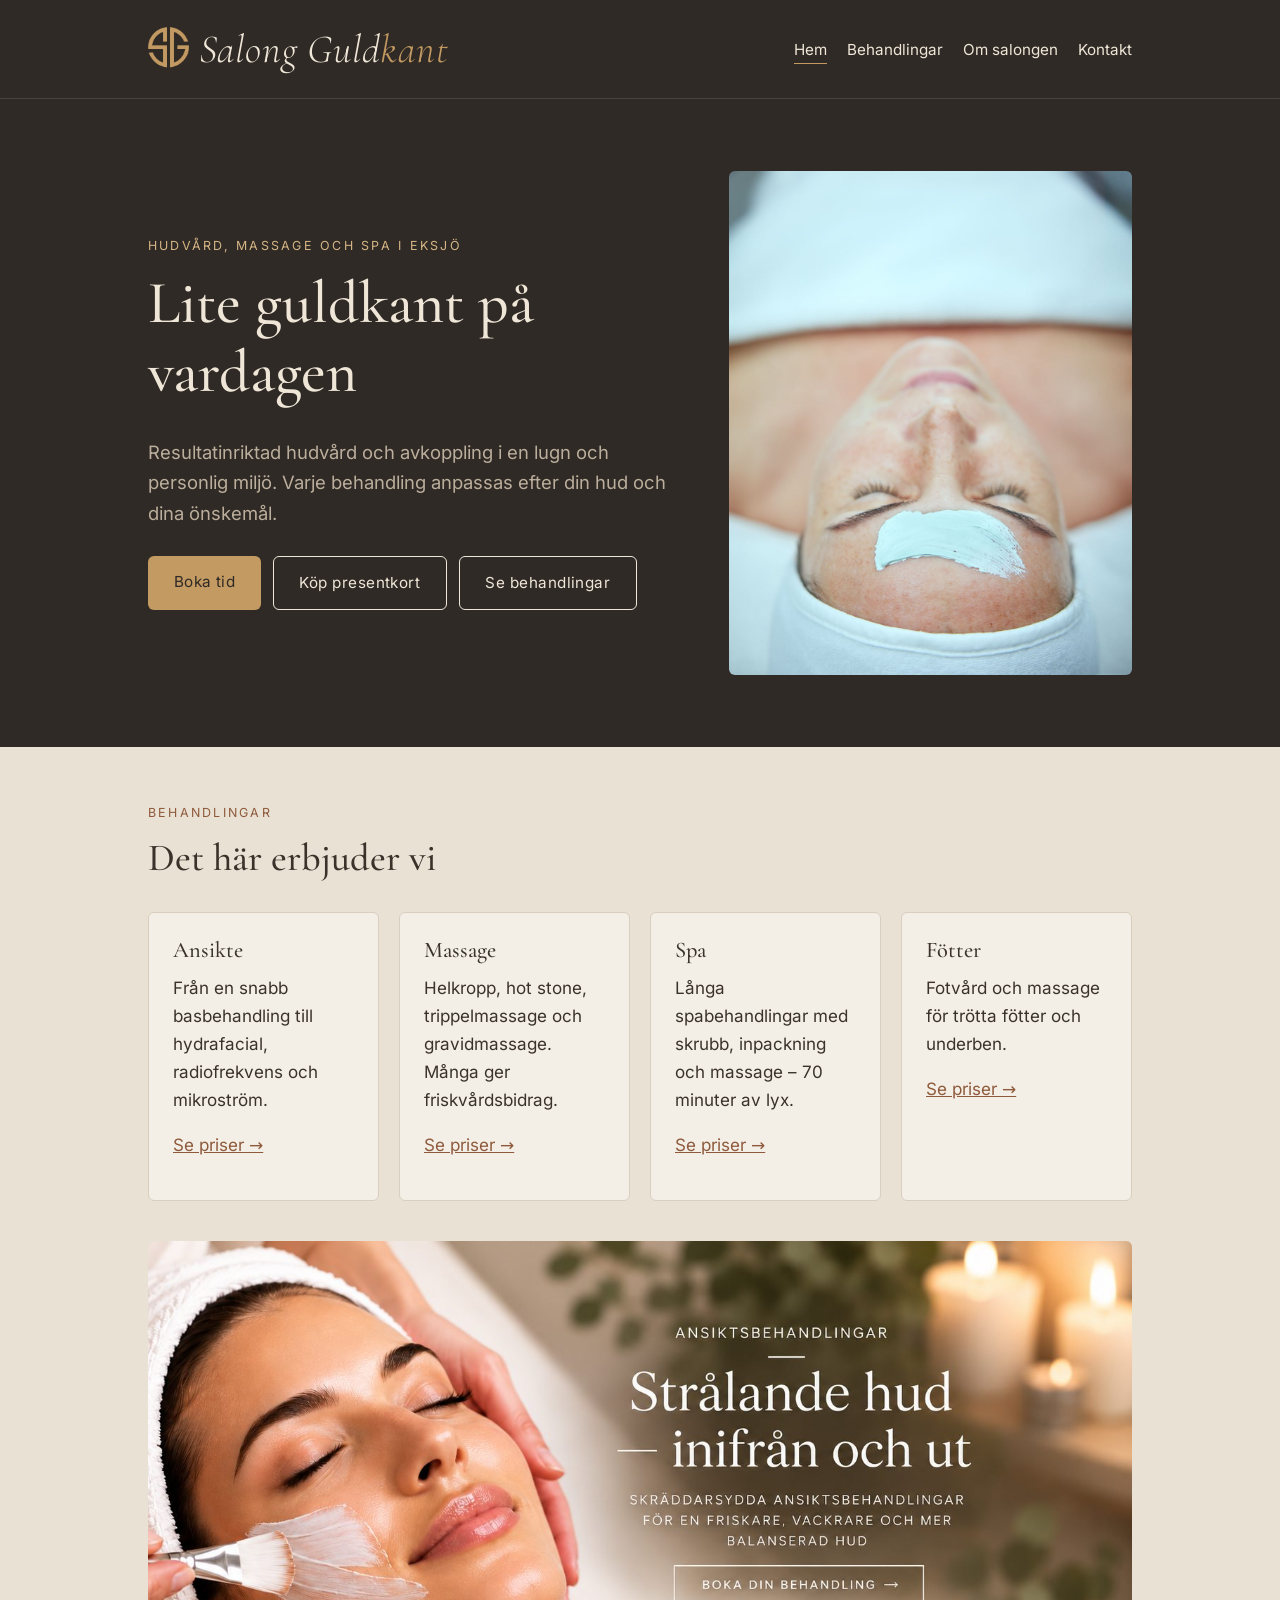
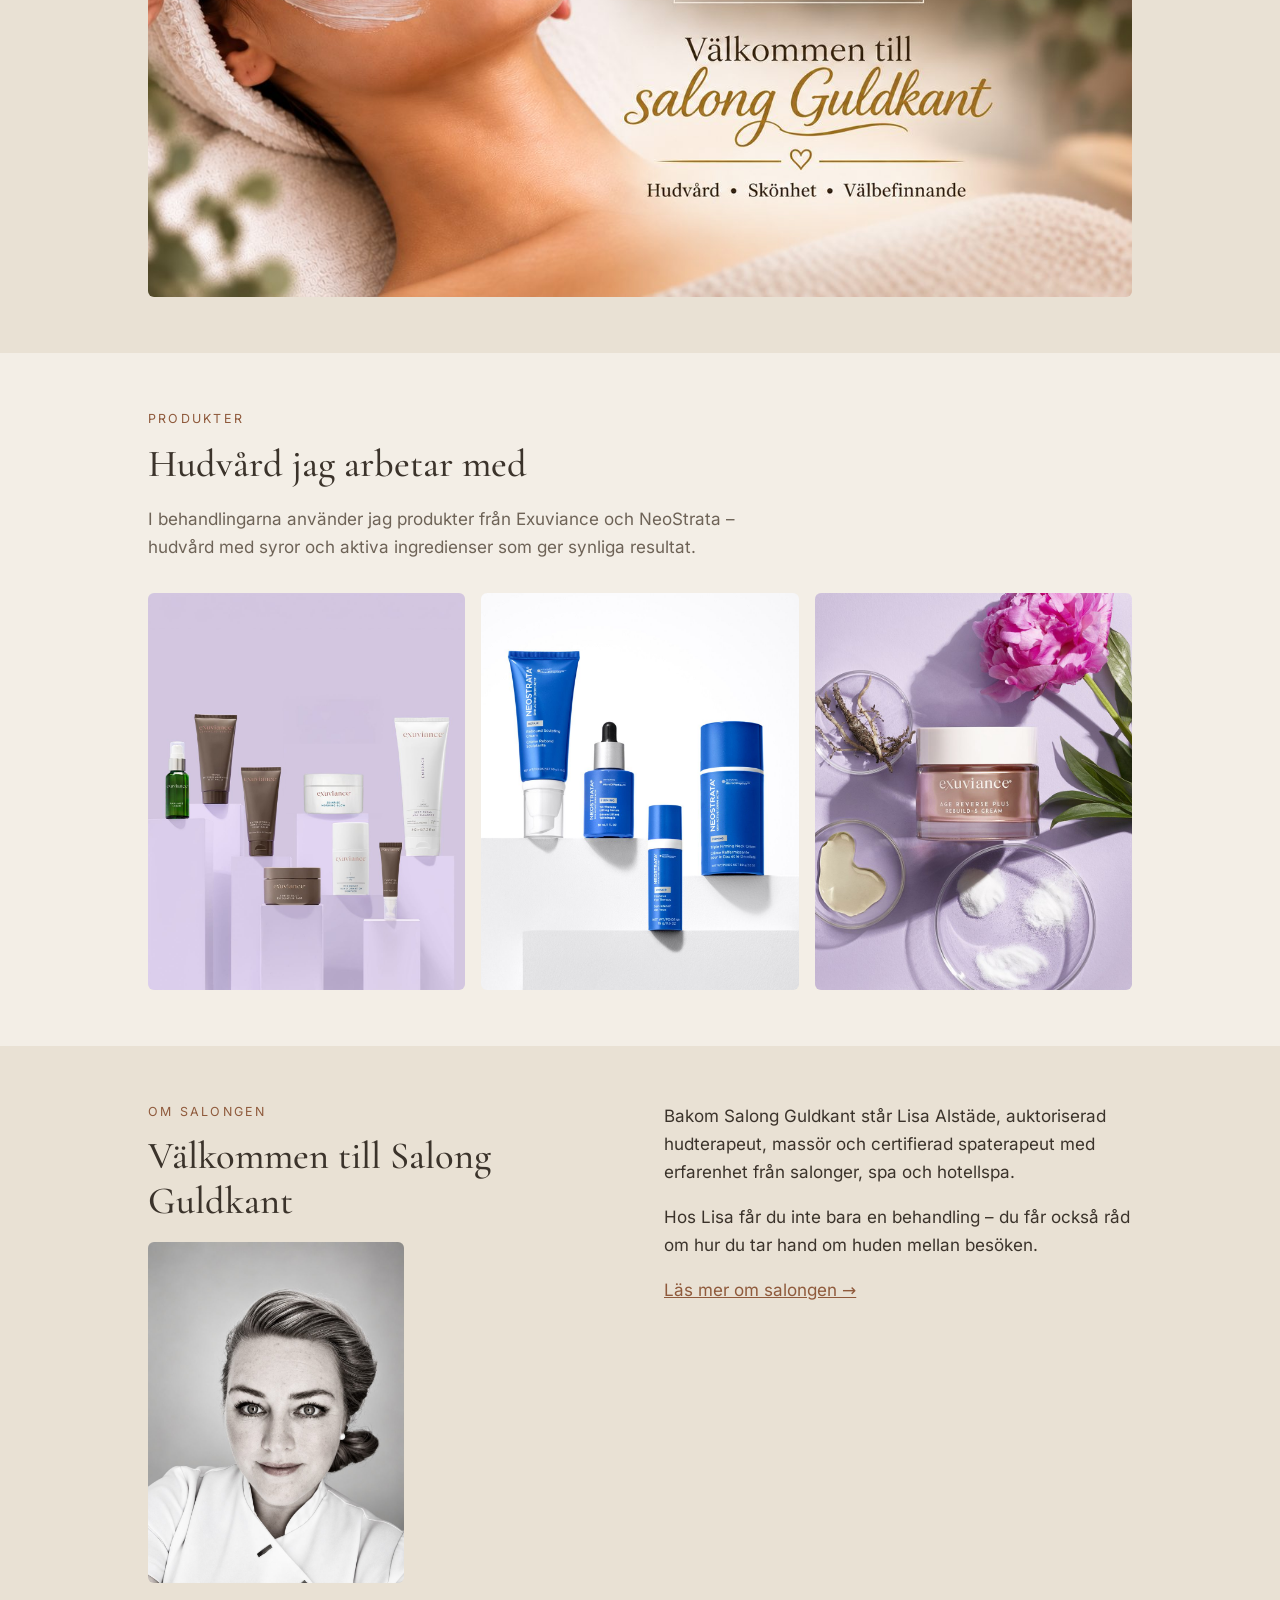
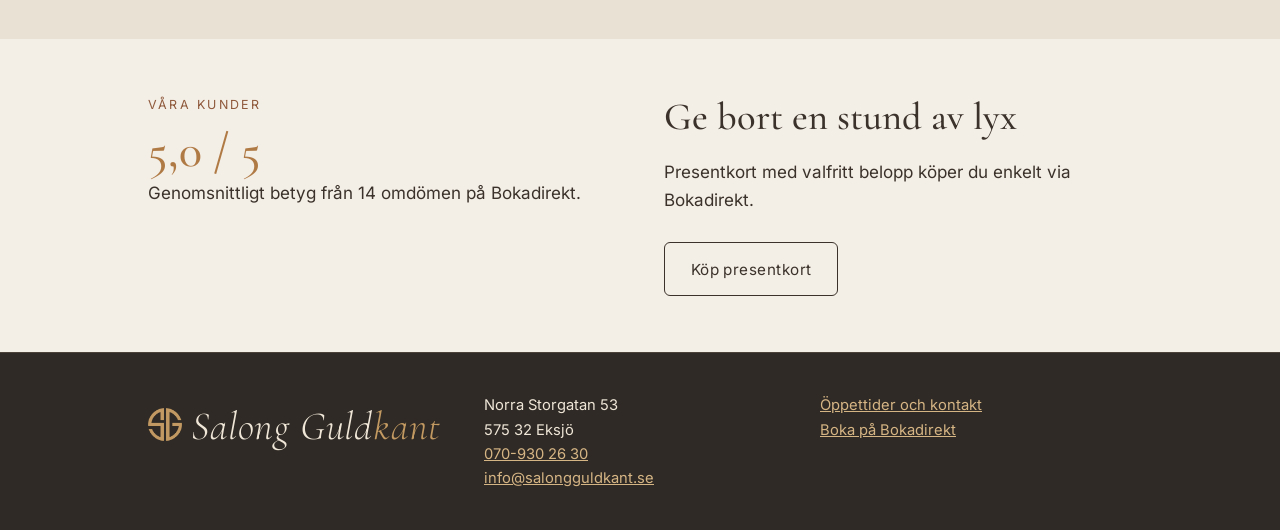
==== commit 159faa9e: "Lägg typsnitten på egna sajten i stället för Google Fonts Co-Authored-By: Claude Opus 5.5 <noreply@a" ====
--- a/index.html
+++ b/index.html
@@ -5,9 +5,7 @@
   <meta name="viewport" content="width=device-width, initial-scale=1">
   <title>Salong Guldkant – hudvård, massage och spa i Eksjö</title>
   <meta name="description" content="Salong Guldkant i Eksjö erbjuder resultatinriktad hudvård, massage, spa och fotvård i en personlig miljö.">
-  <link rel="preconnect" href="https://fonts.googleapis.com">
-  <link rel="preconnect" href="https://fonts.gstatic.com" crossorigin>
-  <link href="https://fonts.googleapis.com/css2?family=Cormorant+Garamond:ital,wght@0,500;1,300&family=Inter:wght@400;600&display=swap" rel="stylesheet">
+  <link rel="stylesheet" href="css/typsnitt/typsnitt.css?v=202611131200">
   <link rel="stylesheet" href="css/style.css?v=202611102142">
   <link rel="icon" type="image/png" href="bilder/favicon.png">
 </head>
--- a/css/typsnitt/typsnitt.css
+++ b/css/typsnitt/typsnitt.css
@@ -0,0 +1,33 @@
+/* Typsnitt från Fontsource (SIL Open Font License 1.1, se OFL-*.txt) */
+
+@font-face {
+  font-family: 'Cormorant Garamond';
+  font-style: normal;
+  font-weight: 500;
+  font-display: swap;
+  src: url('cormorant-garamond-latin-500-normal.woff2') format('woff2');
+}
+
+@font-face {
+  font-family: 'Cormorant Garamond';
+  font-style: italic;
+  font-weight: 300;
+  font-display: swap;
+  src: url('cormorant-garamond-latin-300-italic.woff2') format('woff2');
+}
+
+@font-face {
+  font-family: 'Inter';
+  font-style: normal;
+  font-weight: 400;
+  font-display: swap;
+  src: url('inter-latin-400-normal.woff2') format('woff2');
+}
+
+@font-face {
+  font-family: 'Inter';
+  font-style: normal;
+  font-weight: 600;
+  font-display: swap;
+  src: url('inter-latin-600-normal.woff2') format('woff2');
+}
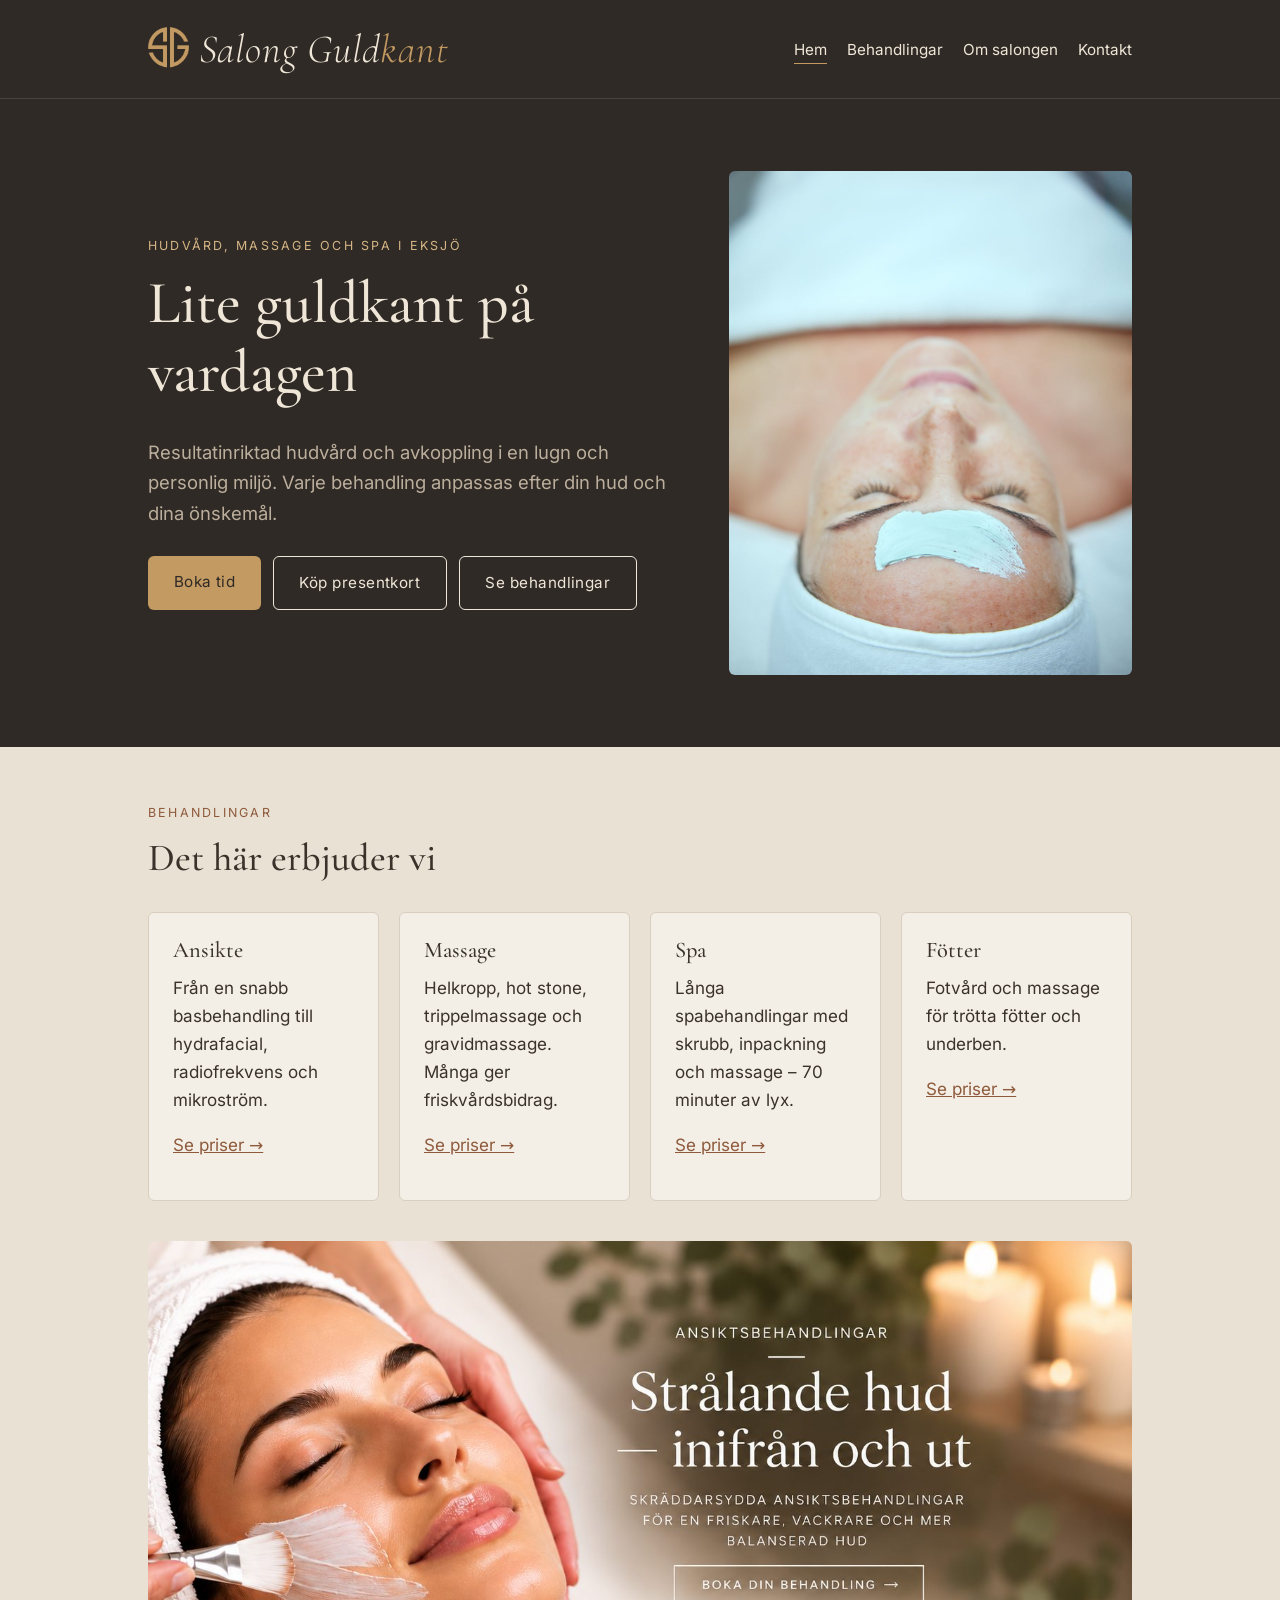
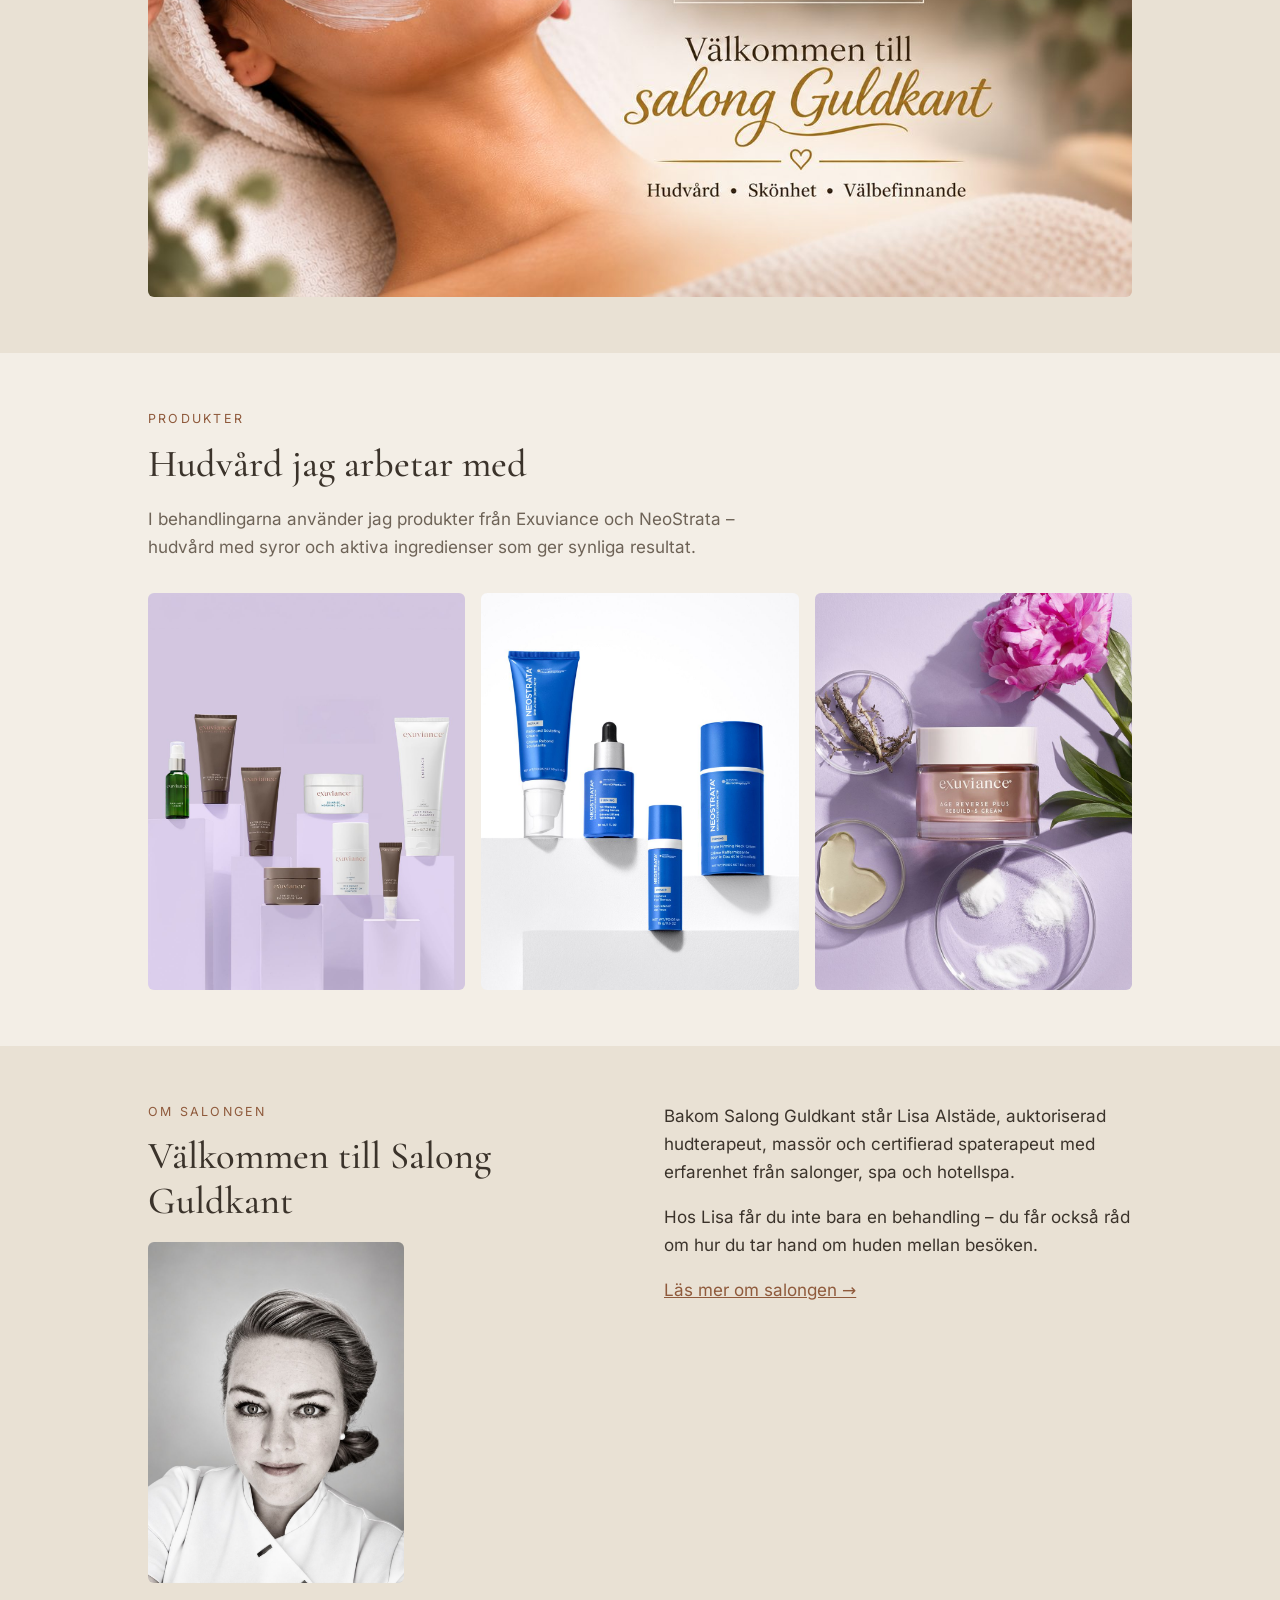
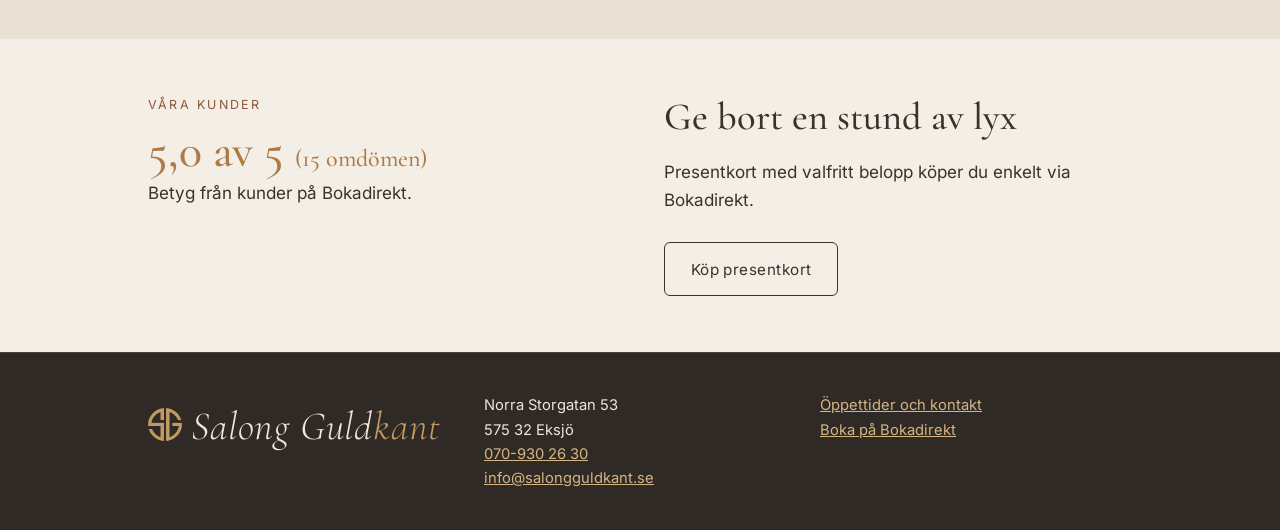
==== commit 2be9bad2: "Visa antal omdömen tydligare vid betyget Co-Authored-By: Claude Opus 5.5 <noreply@anthropic.com> Cla" ====
--- a/index.html
+++ b/index.html
@@ -6,7 +6,7 @@
   <title>Salong Guldkant – hudvård, massage och spa i Eksjö</title>
   <meta name="description" content="Salong Guldkant i Eksjö erbjuder resultatinriktad hudvård, massage, spa och fotvård i en personlig miljö.">
   <link rel="stylesheet" href="css/typsnitt/typsnitt.css?v=202611131200">
-  <link rel="stylesheet" href="css/style.css?v=202611102142">
+  <link rel="stylesheet" href="css/style.css?v=202611131313">
   <link rel="icon" type="image/png" href="bilder/favicon.png">
 </head>
 <body>
@@ -110,8 +110,8 @@
       <div class="behallare tva-kolumner">
         <div>
           <p class="overrubrik">Våra kunder</p>
-          <p class="betyg">5,0 / 5</p>
-          <p>Genomsnittligt betyg från 14 omdömen på Bokadirekt.</p>
+          <p class="betyg">5,0 av 5 <span class="betyg-antal">(15 omdömen)</span></p>
+          <p>Betyg från kunder på Bokadirekt.</p>
         </div>
         <div>
           <h2>Ge bort en stund av lyx</h2>
--- a/css/style.css
+++ b/css/style.css
@@ -225,6 +225,11 @@
   color: var(--guld);
   line-height: 1;
   margin: 0 0 0.25rem;
+}
+
+.betyg-antal {
+  font-size: 0.5em;
+  white-space: nowrap;
 }
 
 /* Kontaktuppgifter */
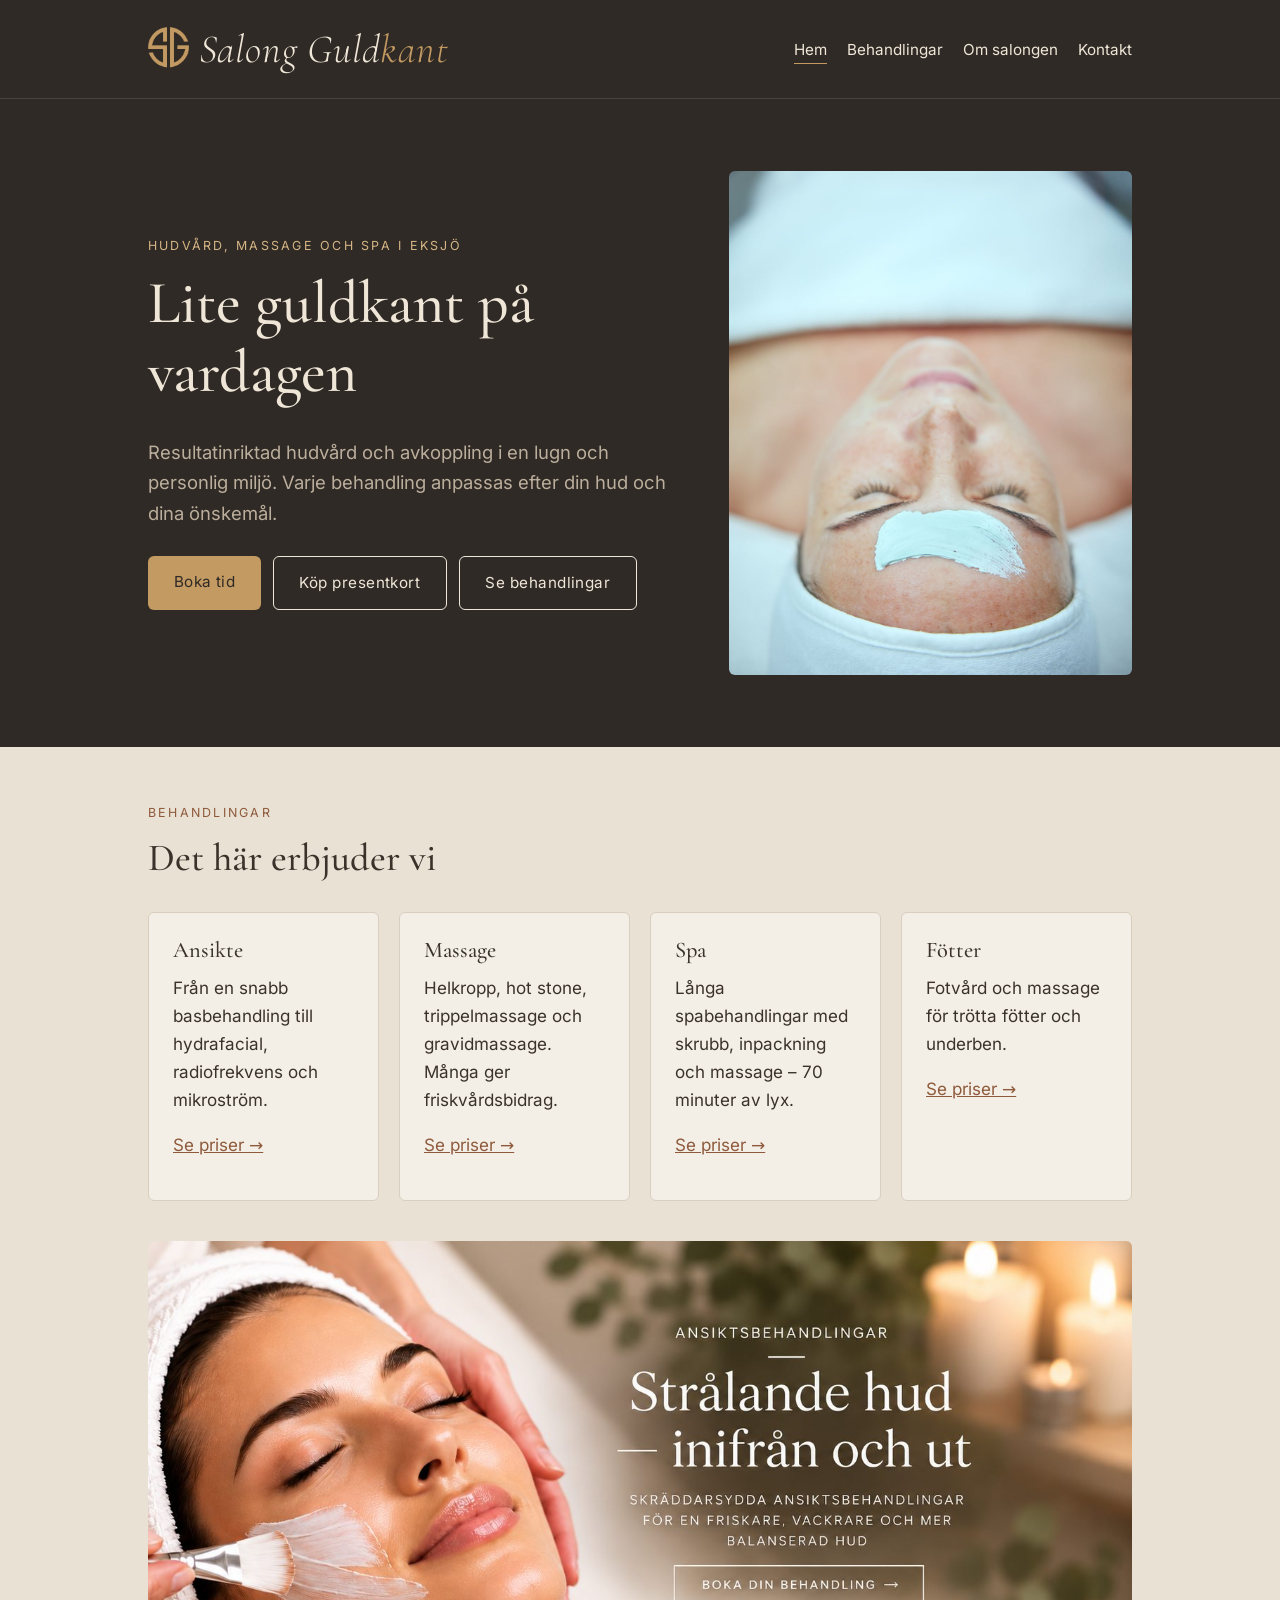
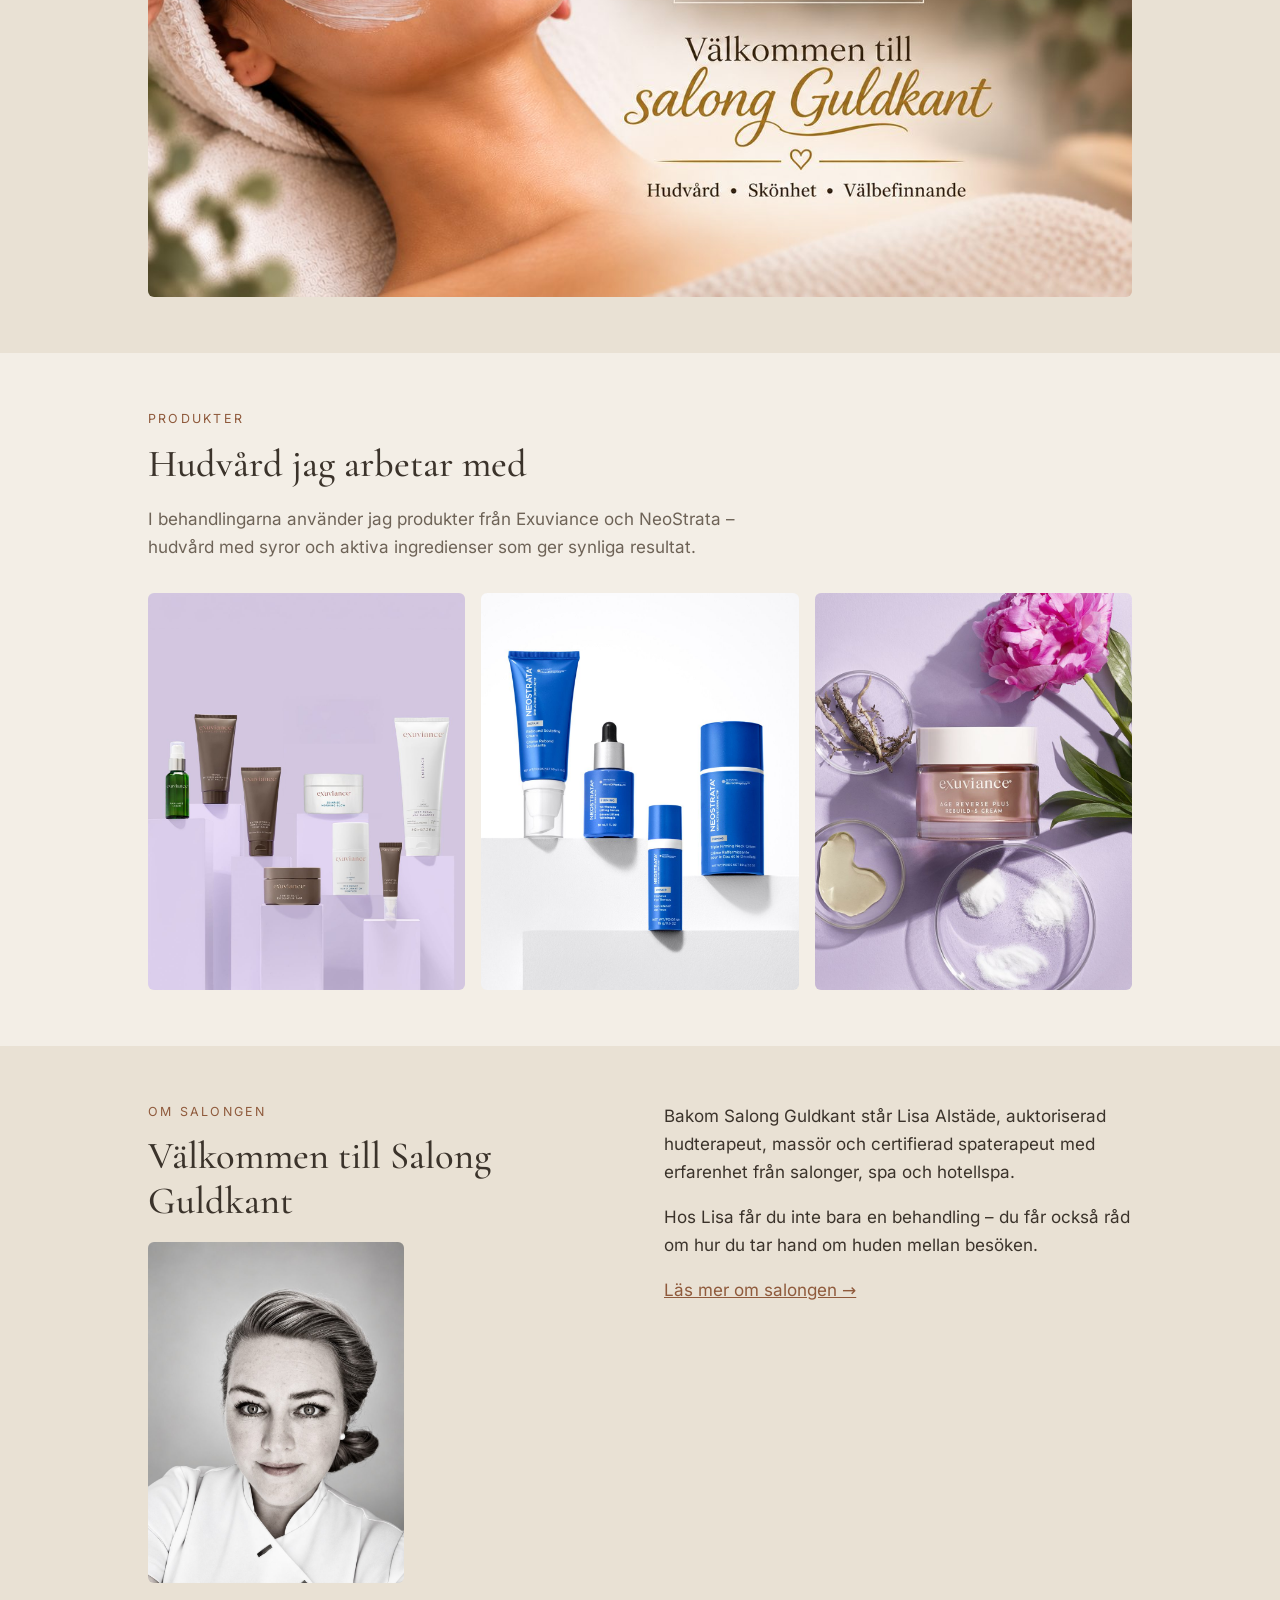
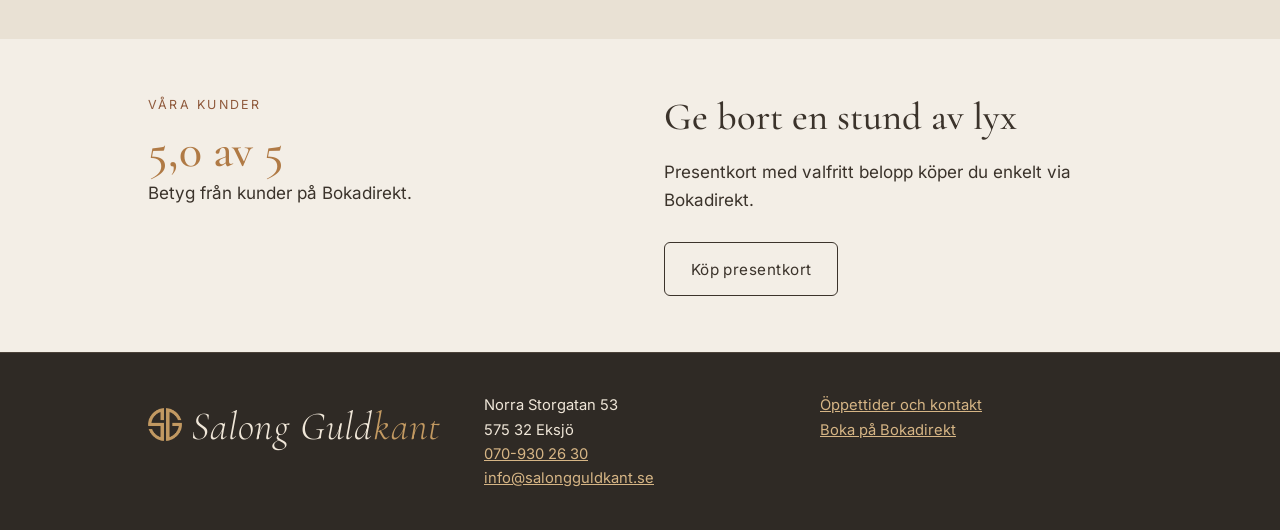
==== commit 3c57fa09: "Ta bort antalet omdömen vid betyget Co-Authored-By: Claude Opus 5.5 <noreply@anthropic.com> Claude-S" ====
--- a/index.html
+++ b/index.html
@@ -6,7 +6,7 @@
   <title>Salong Guldkant – hudvård, massage och spa i Eksjö</title>
   <meta name="description" content="Salong Guldkant i Eksjö erbjuder resultatinriktad hudvård, massage, spa och fotvård i en personlig miljö.">
   <link rel="stylesheet" href="css/typsnitt/typsnitt.css?v=202611131200">
-  <link rel="stylesheet" href="css/style.css?v=202611131313">
+  <link rel="stylesheet" href="css/style.css?v=202611131315">
   <link rel="icon" type="image/png" href="bilder/favicon.png">
 </head>
 <body>
@@ -110,7 +110,7 @@
       <div class="behallare tva-kolumner">
         <div>
           <p class="overrubrik">Våra kunder</p>
-          <p class="betyg">5,0 av 5 <span class="betyg-antal">(15 omdömen)</span></p>
+          <p class="betyg">5,0 av 5</p>
           <p>Betyg från kunder på Bokadirekt.</p>
         </div>
         <div>
--- a/css/style.css
+++ b/css/style.css
@@ -225,11 +225,6 @@
   color: var(--guld);
   line-height: 1;
   margin: 0 0 0.25rem;
-}
-
-.betyg-antal {
-  font-size: 0.5em;
-  white-space: nowrap;
 }
 
 /* Kontaktuppgifter */
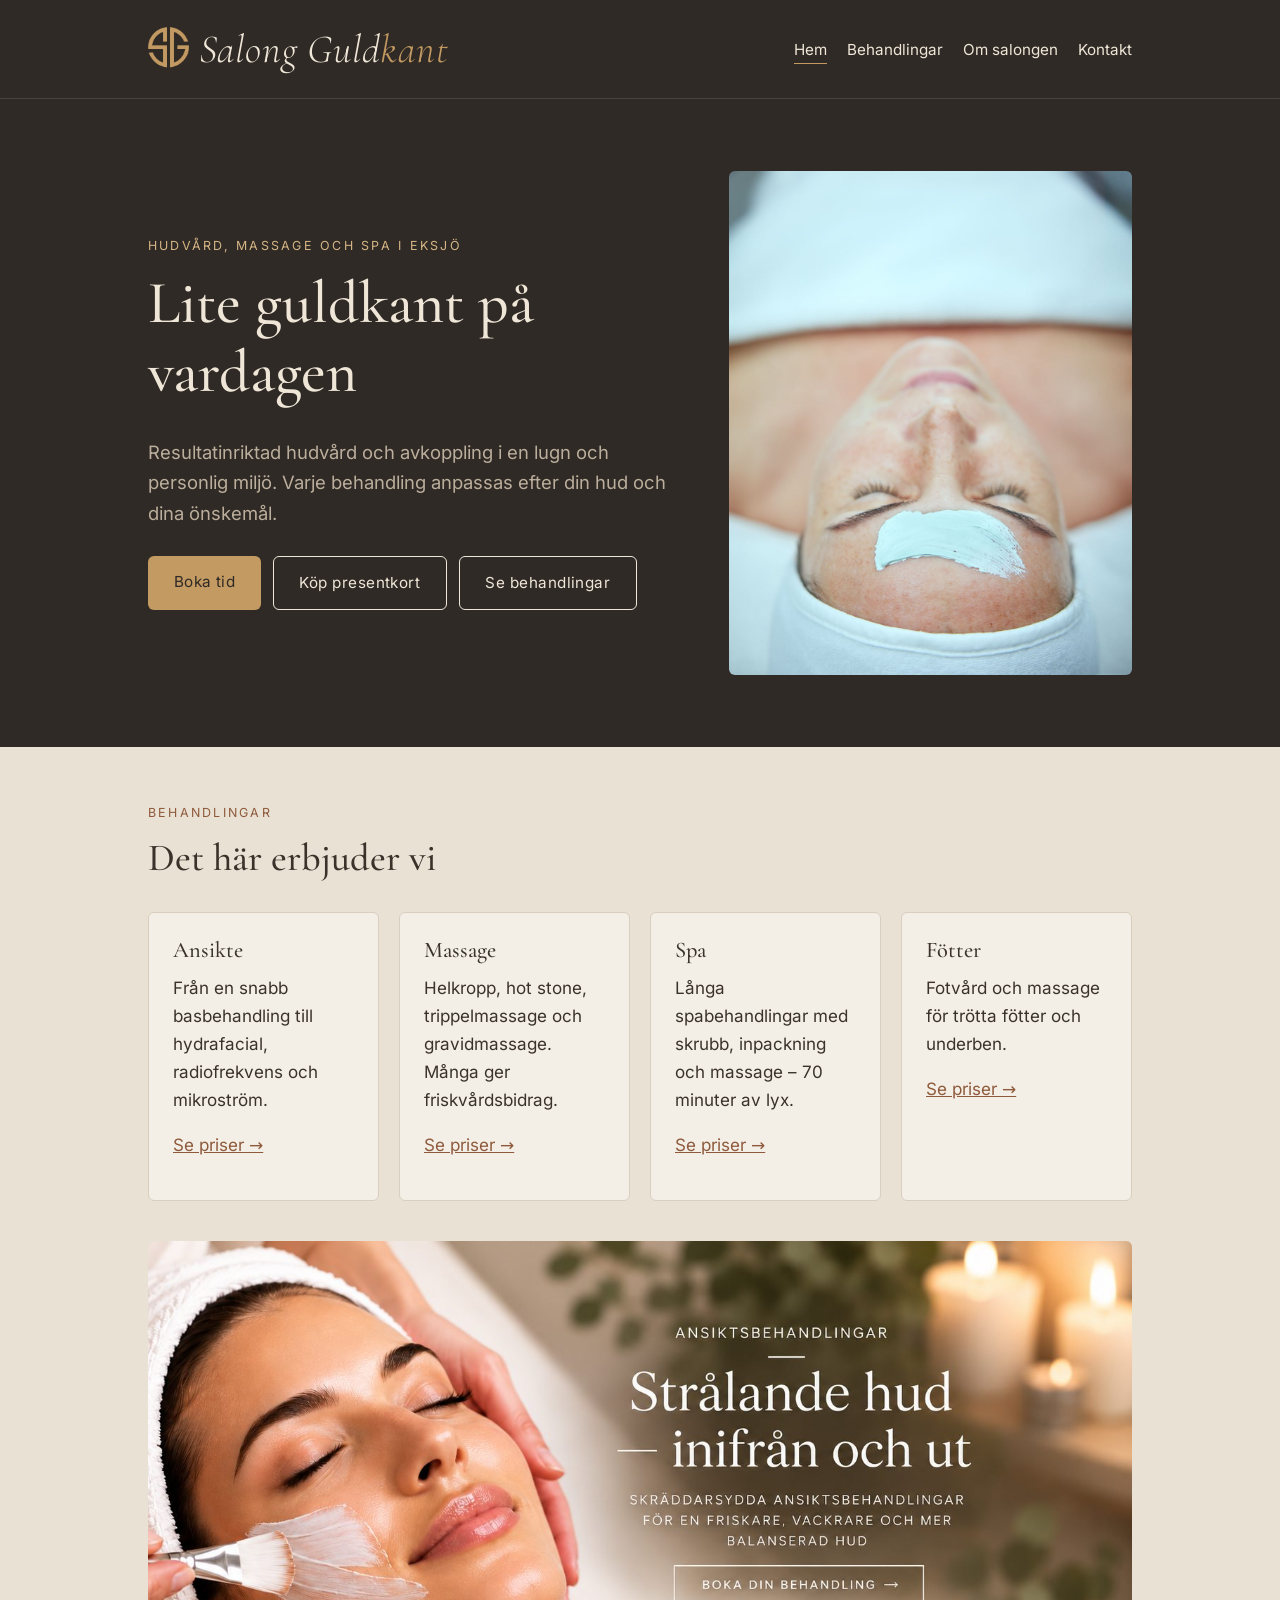
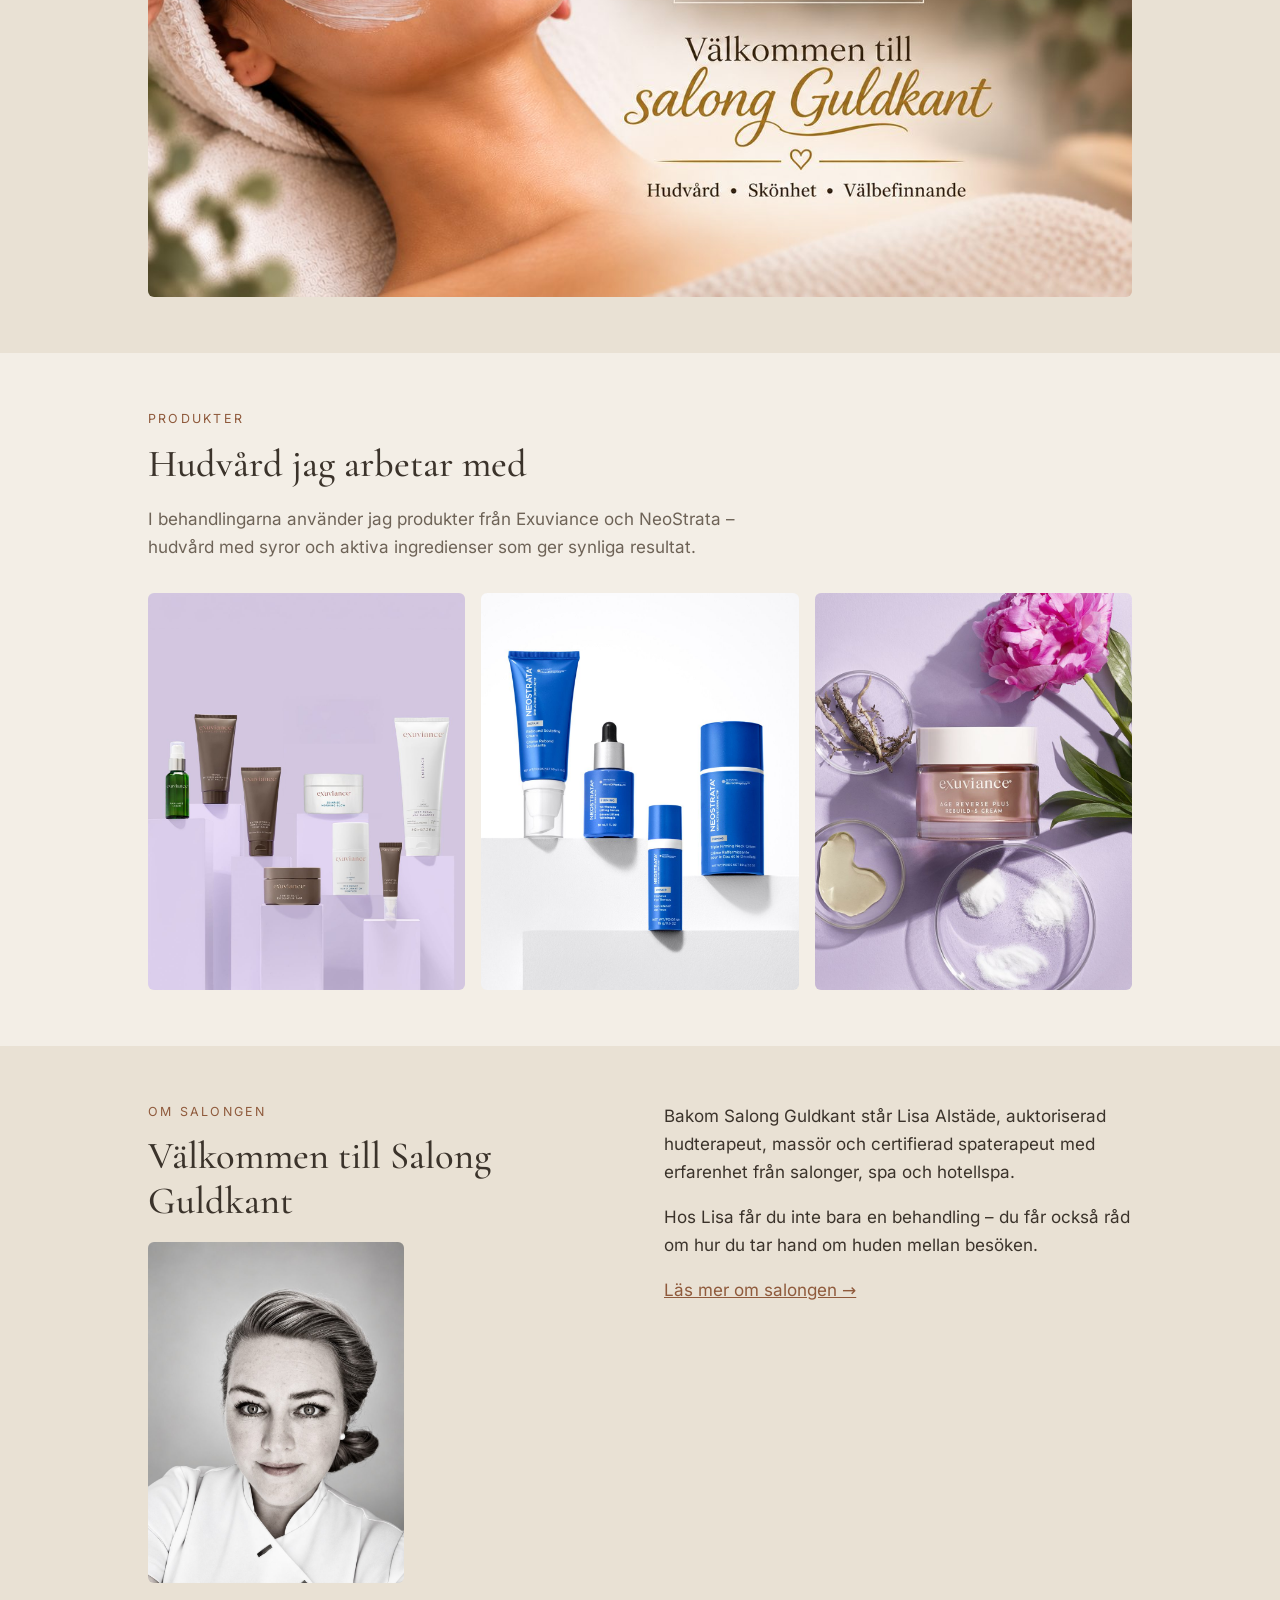
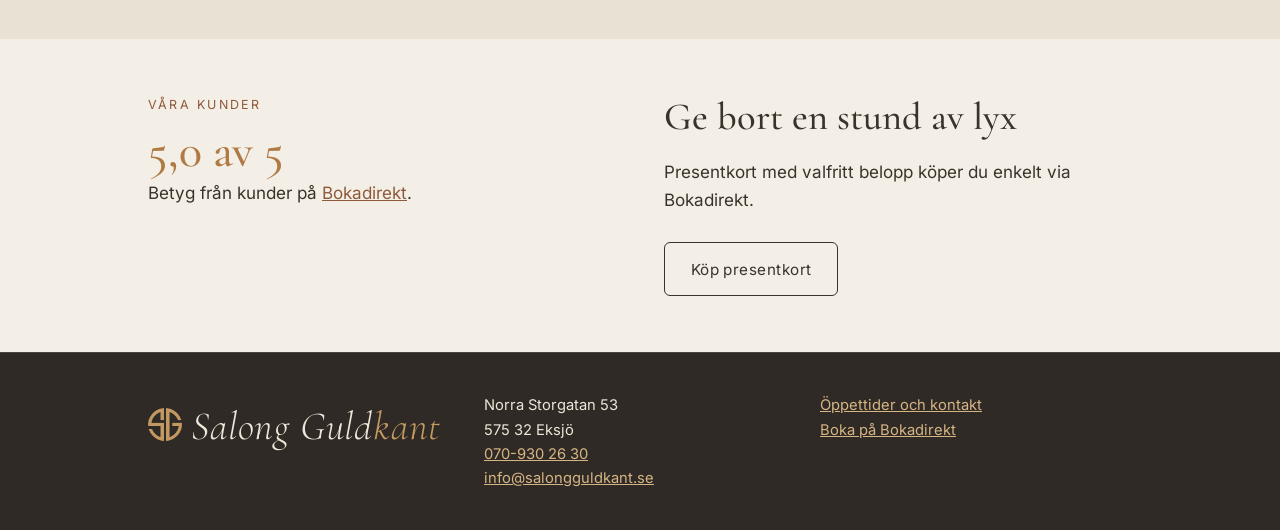
==== commit 91830608: "Länka betyget till omdömena på Bokadirekt Co-Authored-By: Claude Opus 5.5 <noreply@anthropic.com> Cl" ====
--- a/index.html
+++ b/index.html
@@ -111,7 +111,7 @@
         <div>
           <p class="overrubrik">Våra kunder</p>
           <p class="betyg">5,0 av 5</p>
-          <p>Betyg från kunder på Bokadirekt.</p>
+          <p>Betyg från kunder på <a href="https://www.bokadirekt.se/places/salong-guldkant-137428#reviews" target="_blank" rel="noopener">Bokadirekt</a>.</p>
         </div>
         <div>
           <h2>Ge bort en stund av lyx</h2>
